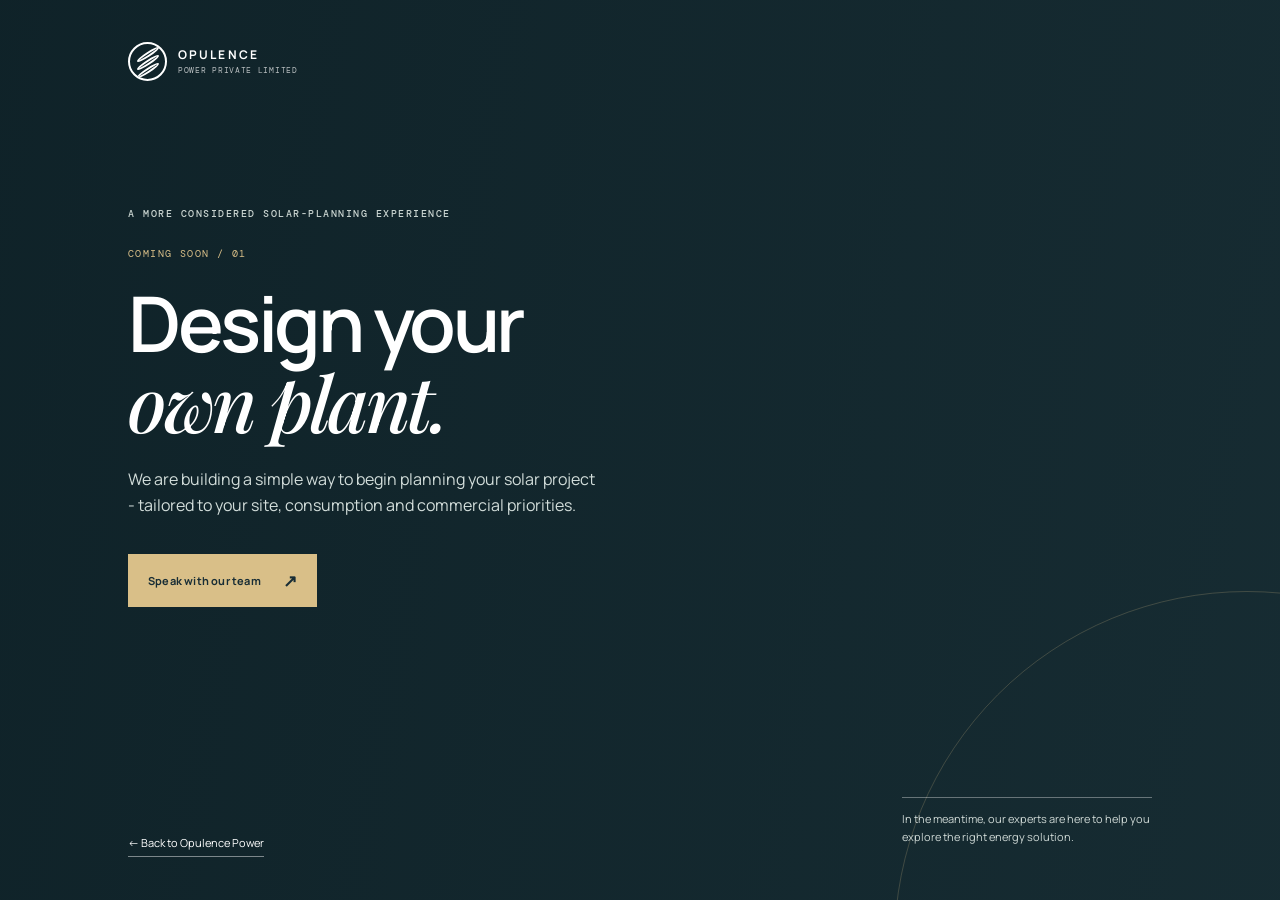
==== design-your-own-plant.html @ dda15ae1 "Initial Opulence Power website" ====
<!doctype html>
<html lang="en"><head><meta charset="UTF-8" /><meta name="viewport" content="width=device-width, initial-scale=1.0" /><meta name="description" content="Design your own solar plant with Opulence Power - coming soon." /><title>Design your own plant | Opulence Power</title><link rel="preconnect" href="https://fonts.googleapis.com" /><link rel="preconnect" href="https://fonts.gstatic.com" crossorigin /><link href="https://fonts.googleapis.com/css2?family=DM+Mono:wght@400;500&family=Manrope:wght@400;500;600;700;800&family=Playfair+Display:wght@500;600&display=swap" rel="stylesheet" /><link rel="stylesheet" href="styles.css" /></head><body class="plant-page"><main class="construction"><a class="brand" href="index.html#home" aria-label="Return to Opulence Power home"><span class="brand-mark" aria-hidden="true"><i></i><i></i><i></i></span><span><b>OPULENCE</b><small>POWER PRIVATE LIMITED</small></span></a><div class="construction-copy"><p class="eyebrow light">A more considered solar-planning experience</p><span class="construction-number">Coming soon / 01</span><h1>Design your<br /><em>own plant.</em></h1><p>We are building a simple way to begin planning your solar project - tailored to your site, consumption and commercial priorities.</p><a class="button button-sand" href="index.html#contact">Speak with our team <span>↗</span></a></div><div class="construction-note"><span></span><p>In the meantime, our experts are here to help you explore the right energy solution.</p></div><a class="construction-back" href="index.html#home">← Back to Opulence Power</a></main></body></html>
---- styles.css ----
:root{--ink:#182d35;--ink-2:#30454b;--cream:#f4f1ea;--paper:#fbfaf7;--sand:#d9bf88;--sage:#92aa82;--line:#d8d7d0;--serif:'Playfair Display',Georgia,serif;--sans:Manrope,Arial,sans-serif;--mono:'DM Mono',monospace}*{box-sizing:border-box}html{scroll-behavior:smooth}body{margin:0;background:var(--paper);color:var(--ink);font-family:var(--sans);font-size:15px;line-height:1.65}.topbar{height:88px;padding:0 clamp(24px,5vw,80px);display:flex;align-items:center;justify-content:space-between;position:absolute;z-index:4;width:100%;color:white}.brand{color:inherit;display:flex;gap:11px;align-items:center;text-decoration:none;line-height:1}.brand b{display:block;letter-spacing:2.1px;font-size:12px}.brand small{display:block;font:8px var(--mono);letter-spacing:.7px;margin-top:4px;opacity:.7}.brand-mark{width:39px;height:39px;border:2px solid currentColor;border-radius:50%;display:grid;place-items:center;position:relative;overflow:hidden}.brand-mark i{position:absolute;width:26px;height:5px;border:2px solid currentColor;border-radius:50%;transform:rotate(-33deg)}.brand-mark i:nth-child(1){top:8px}.brand-mark i:nth-child(2){top:16px}.brand-mark i:nth-child(3){top:24px}.desktop-nav{display:flex;gap:34px}.desktop-nav a,.nav-contact{color:inherit;text-decoration:none;font-size:12px;font-weight:700}.nav-contact{border-bottom:1px solid rgba(255,255,255,.55);padding-bottom:4px}.nav-contact span,.text-link span{margin-left:7px}.menu-toggle{display:none}.hero{min-height:760px;background:linear-gradient(90deg,rgba(12,31,37,.85),rgba(12,31,37,.25)),url('https://images.unsplash.com/photo-1509391366360-2e959784a276?auto=format&fit=crop&w=2200&q=85') center/cover;color:white;padding:190px clamp(24px,10vw,160px) 92px;position:relative}.hero-copy{max-width:760px}.eyebrow{font:500 10px var(--mono);letter-spacing:1.5px;text-transform:uppercase;color:#62787c;margin:0 0 20px}.eyebrow.light{color:#c9d4d0}h1,h2,h3,p{margin-top:0}h1{font-size:clamp(49px,6vw,90px);line-height:1.03;letter-spacing:-3.5px;margin-bottom:27px;font-weight:600}h1 em,h2 em{font-family:var(--serif);font-weight:500}.hero-text{font-size:17px;max-width:530px;color:#e7ebe8;line-height:1.75}.hero-actions{display:flex;align-items:center;gap:31px;margin-top:39px}.button{border:0;display:inline-flex;gap:22px;align-items:center;text-decoration:none;padding:15px 20px;font:700 11px var(--sans);letter-spacing:.2px;cursor:pointer}.button span{font-size:17px}.button-sand{background:var(--sand);color:var(--ink)}.text-link{font-size:11px;font-weight:800;text-decoration:none;color:var(--ink);border-bottom:1px solid var(--ink);padding-bottom:5px}.text-link.light{color:#fff;border-color:rgba(255,255,255,.5)}.hero-side{position:absolute;right:clamp(24px,5vw,80px);top:184px;text-align:right;font:10px var(--mono);letter-spacing:1px}.hero-side p{margin-top:154px;font-family:var(--sans);letter-spacing:0;font-size:11px;line-height:1.8}.hero-bottom{position:absolute;bottom:0;left:clamp(24px,10vw,160px);display:flex;gap:clamp(35px,6vw,100px)}.hero-bottom div{min-width:118px;border-top:1px solid rgba(255,255,255,.4);padding:13px 0 24px}.stat-number{display:block;font-size:25px;font-weight:700;letter-spacing:-1px}.stat-number span{color:var(--sand)}.hero-bottom small{font-size:10px;color:#d4dcda}.page-section{padding:110px clamp(24px,10vw,160px)}.section-label{display:flex;gap:16px;align-items:center;margin-bottom:50px}.section-label span{font:10px var(--mono);color:#899796}.section-label p{margin:0;text-transform:uppercase;letter-spacing:1.4px;font:500 10px var(--mono);color:#718285}.about{position:relative}.about-main{display:grid;grid-template-columns:1.1fr .8fr;gap:80px;padding-left:15.5%}.about h2,.section-heading h2,.models h2,.project-header h2,.contact h2{font-size:clamp(37px,4.2vw,62px);line-height:1.12;letter-spacing:-2.3px;font-weight:600;margin:0}.about-body{padding-top:15px}.about-body p{color:#56686b;font-size:15px;max-width:430px}.about-body .text-link{display:inline-block;margin-top:12px}.about-image{height:430px;margin:83px 0 0 15.5%;background:linear-gradient(90deg,rgba(17,42,47,.45),transparent),url('https://images.unsplash.com/photo-1497440001374-f26997328c1b?auto=format&fit=crop&w=1600&q=85') center/cover;position:relative}.image-caption{position:absolute;left:31px;bottom:27px;color:white}.image-caption span{font:9px var(--mono);letter-spacing:1px;text-transform:uppercase}.image-caption p{font-size:16px;margin:8px 0 0;line-height:1.4}.principles{margin:45px 0 0 15.5%;display:grid;grid-template-columns:repeat(3,1fr);gap:20px}.principles article{border-top:1px solid var(--line);padding:15px 22px 0 0}.principles span{font:10px var(--mono);color:#8a9996}.principles h3{font-size:16px;margin:27px 0 8px}.principles p{font-size:12px;color:#677879;line-height:1.65}.services{background:var(--cream)}.section-heading{margin-left:15.5%;display:grid;grid-template-columns:1.2fr .7fr;gap:55px}.section-heading .eyebrow,.section-heading h2{grid-column:1}.section-heading>p:last-child{grid-column:2;grid-row:2;color:#647373;font-size:13px;align-self:end;max-width:250px}.service-list{margin:70px 0 0 15.5%;border-top:1px solid #c8c8c0}.service-list article{display:grid;grid-template-columns:70px 1fr 38px;gap:20px;padding:25px 0;border-bottom:1px solid #c8c8c0;align-items:start}.service-list span{font:10px var(--mono);color:#869592;padding-top:7px}.service-list h3{font-size:23px;letter-spacing:-.8px;margin:0 0 4px}.service-list p{font-size:12px;color:#667574;margin:0;max-width:520px}.service-list a{font-size:22px;text-decoration:none;color:var(--ink);text-align:right}.process{background:var(--ink);color:#fff;display:grid;grid-template-columns:.82fr 1.18fr;gap:120px}.process-intro h2{font-size:clamp(35px,4vw,60px);line-height:1.1;letter-spacing:-2px;margin-bottom:28px}.process-intro>p:last-child{color:#bfcbc7;font-size:13px;max-width:390px}.process-steps{border-top:1px solid #52656a}.process-steps article{display:grid;grid-template-columns:60px 1fr 1.2fr;gap:18px;border-bottom:1px solid #52656a;padding:22px 0}.process-steps span{font:10px var(--mono);color:var(--sand)}.process-steps h3{font-size:17px;margin:0}.process-steps p{font-size:12px;color:#c2cecb;margin:0}.models-grid{margin-left:15.5%;display:grid;grid-template-columns:.85fr 1.15fr;gap:70px}.models-copy{font-size:13px;color:#687879;max-width:320px;margin-top:30px}.model-cards{display:grid;grid-template-columns:1fr 1fr;gap:16px}.model-card{padding:28px;min-height:310px}.model-card span{font:10px var(--mono);letter-spacing:1px}.model-card h3{font:500 29px var(--serif);line-height:1.2;margin:58px 0 12px}.model-card p{font-size:12px;line-height:1.7}.model-card ul{padding:0;list-style:none;margin:23px 0 0;font-size:10px;line-height:2}.model-card li:before{content:'— ';margin-right:5px}.capex{background:#dbe3dd}.opex{background:#e7e1d5}.projects{background:var(--paper)}.project-header{margin-left:15.5%}.case-grid{display:grid;grid-template-columns:1fr 1fr;gap:20px;margin-top:56px}.case-card{height:390px;padding:29px;display:flex;justify-content:space-between;flex-direction:column;color:#fff;background-size:cover;background-position:center;position:relative;isolation:isolate}.case-card:before{content:'';position:absolute;inset:0;background:linear-gradient(180deg,rgba(10,28,33,.75),rgba(10,28,33,.1) 55%,rgba(10,28,33,.78));z-index:-1}.carport{background-image:url('https://images.unsplash.com/photo-1508514177221-188b1cf16e9d?auto=format&fit=crop&w=1100&q=85')}.rooftop{background-image:url('https://images.unsplash.com/photo-1613665813446-82a78c468a1d?auto=format&fit=crop&w=1100&q=85')}.case-card span{font:10px var(--mono);letter-spacing:1px}.case-card h3{font-size:33px;line-height:1.05;margin:12px 0 7px}.case-card p{font-size:11px;margin:0}.case-number strong{font-size:28px;display:block}.case-number small{font-size:10px;color:#e3e8e5}.portfolio{margin-top:90px;margin-left:15.5%;display:grid;grid-template-columns:.8fr 1.2fr;gap:50px}.portfolio h3{font-size:19px;line-height:1.35;margin:0}.portfolio-list p{border-top:1px solid var(--line);padding:13px 0;margin:0;font-size:13px;font-weight:700;display:flex;justify-content:space-between}.portfolio-list span{font:10px var(--mono);color:#6c7d7d;font-weight:400}.clients{padding-top:65px;padding-bottom:65px;background:#e6e4dc}.client-names{display:flex;justify-content:space-between;align-items:center;gap:30px;color:#677675;font-weight:800;letter-spacing:1.4px}.client-names span:nth-child(2){font-size:30px}.client-names span:nth-child(3){font-size:20px}.client-names span:nth-child(4){font-size:12px;line-height:1.1}.client-names span:nth-child(5){font-size:13px}.contact{background:#243b43;color:#fff;display:grid;grid-template-columns:1fr .8fr;gap:110px}.contact h2{margin-bottom:25px}.contact-copy{font-size:13px;color:#c2cdca;max-width:370px}.contact-email{display:inline-block;color:var(--sand);font-size:16px;font-weight:700;text-decoration:none;border-bottom:1px solid rgba(217,191,136,.5);padding-bottom:8px;margin-top:23px}.contact-email span{margin-left:20px}form{display:grid;gap:20px}label{font:10px var(--mono);letter-spacing:1px;text-transform:uppercase;color:#c9d3cf}input,textarea{display:block;width:100%;background:transparent;border:0;border-bottom:1px solid #61747a;color:white;padding:12px 0;font:14px var(--sans);outline:0}input:focus,textarea:focus{border-color:var(--sand)}textarea{height:92px;resize:vertical}input::placeholder,textarea::placeholder{color:#8a9b9d}.form-feedback{font-size:12px;color:var(--sand);margin:0}footer{background:#172b32;color:#fff;padding:55px clamp(24px,10vw,160px) 30px}.footer-top{display:flex;justify-content:space-between;align-items:start;padding-bottom:52px}.footer-top>p{font-size:12px;line-height:1.8;color:#bbc7c3;margin:0}.back-top{color:#fff;font-size:11px;text-decoration:none;border-bottom:1px solid #75858a}.footer-bottom{border-top:1px solid #3d5258;padding-top:20px;display:grid;grid-template-columns:1fr 2fr 1fr;gap:20px;color:#b2c0bc;font-size:9px}.footer-bottom p{margin:0}.footer-bottom a{color:#fff;text-decoration:none;text-align:right;font-size:10px}@media(max-width:800px){.topbar{height:70px;padding:0 22px}.desktop-nav,.nav-contact{display:none}.menu-toggle{display:block;border:0;background:none;color:#fff;width:35px;padding:8px}.menu-toggle span{display:block;height:1px;background:currentColor;margin:6px 0}.menu-toggle[aria-expanded=true]+*{display:block}.hero{min-height:680px;padding:155px 24px 90px}.hero-side{display:none}.hero-bottom{left:24px;gap:25px}.hero-bottom div{min-width:auto}.stat-number{font-size:19px}.hero-bottom small{font-size:8px}.page-section{padding:75px 24px}.section-label{margin-bottom:35px}.about-main,.section-heading,.models-grid,.contact{margin-left:0;padding-left:0;display:block}.about-main h2{margin-bottom:24px}.about-image{margin:55px 0 0;height:300px}.principles{margin:35px 0 0;grid-template-columns:1fr}.principles article{padding:15px 0}.section-heading>p:last-child{margin-top:25px}.service-list{margin:42px 0 0}.service-list article{grid-template-columns:38px 1fr 25px}.service-list h3{font-size:18px}.process{display:block}.process-intro{margin-bottom:45px}.process-steps article{grid-template-columns:35px 1fr}.process-steps p{grid-column:2}.model-cards{margin-top:42px}.case-grid{grid-template-columns:1fr}.case-card{height:330px}.portfolio{margin:58px 0 0;display:block}.portfolio-list{margin-top:28px}.portfolio-list p{display:block}.portfolio-list span{display:block;margin-top:2px}.client-names{flex-wrap:wrap;justify-content:flex-start}.contact{gap:45px}.contact form{margin-top:45px}.footer-top{display:grid;gap:30px}.footer-bottom{grid-template-columns:1fr;gap:9px}.footer-bottom a{text-align:left}}

/* Navigation and team additions */
.desktop-nav{gap:25px;align-items:center}.desktop-nav a{font-size:11px;white-space:nowrap}.desktop-nav .plant-link{border:1px solid rgba(255,255,255,.45);border-radius:20px;padding:7px 11px}.desktop-nav .plant-link span{margin-left:4px}.team{background:var(--cream)}.team-heading{margin-left:15.5%;display:grid;grid-template-columns:1.15fr .7fr;gap:50px}.team-heading .eyebrow,.team-heading h2{grid-column:1}.team-heading>p:last-child{grid-column:2;grid-row:2;color:#647373;font-size:13px;align-self:end;max-width:265px}.team-grid{margin:64px 0 0 15.5%;display:grid;grid-template-columns:repeat(3,1fr);gap:20px}.team-grid article{border-top:1px solid #c9c9c2;padding-top:18px}.team-initials{width:82px;height:82px;border-radius:50%;display:grid;place-items:center;background:var(--ink-2);color:var(--sand);font:500 21px var(--serif);margin-bottom:28px}.team-role{font:10px var(--mono);color:#728381;letter-spacing:1px;text-transform:uppercase;margin-bottom:5px}.team-grid h3{font-size:19px;letter-spacing:-.5px;margin-bottom:2px}.team-grid article>p:last-child{color:#6c7a79;font-size:12px}.plant-page{background:#1d343b;color:white}.construction{min-height:100vh;padding:42px clamp(24px,10vw,160px);position:relative;overflow:hidden;background:linear-gradient(100deg,rgba(14,33,39,.92),rgba(14,33,39,.44)),url('https://images.unsplash.com/photo-1509391366360-2e959784a276?auto=format&fit=crop&w=2200&q=85') center/cover}.construction:after{content:'';position:absolute;width:55vw;height:55vw;border:1px solid rgba(217,191,136,.22);border-radius:50%;right:-25vw;bottom:-31vw}.construction-copy{position:relative;z-index:1;margin-top:14vh;max-width:650px}.construction-number{font:10px var(--mono);letter-spacing:1.4px;color:var(--sand);text-transform:uppercase}.construction h1{margin:18px 0 23px}.construction-copy>p:not(.eyebrow){max-width:475px;color:#d2ddda;font-size:16px}.construction-copy .button{margin-top:19px}.construction-note{position:absolute;z-index:1;right:clamp(24px,10vw,160px);bottom:43px;max-width:250px;color:#ced8d5;font-size:11px}.construction-note span{display:block;width:100%;height:1px;background:rgba(255,255,255,.35);margin-bottom:12px}.construction-back{position:absolute;z-index:1;bottom:43px;left:clamp(24px,10vw,160px);color:#fff;font-size:11px;text-decoration:none;border-bottom:1px solid rgba(255,255,255,.45);padding-bottom:4px}@media(max-width:1100px){.desktop-nav{gap:16px}.desktop-nav a{font-size:10px}.nav-contact{display:none}}@media(max-width:800px){.team-heading{display:block;margin-left:0}.team-heading>p:last-child{margin-top:25px}.team-grid{margin:42px 0 0;grid-template-columns:1fr}.team-grid article{display:grid;grid-template-columns:92px 1fr;column-gap:15px;align-items:start}.team-initials{grid-row:span 3;margin-bottom:0;width:72px;height:72px}.team-role{margin-top:3px}.team-grid h3{margin:2px 0}.team-grid article>p:last-child{margin:3px 0}.construction{padding:30px 24px}.construction-copy{margin-top:20vh}.construction h1{font-size:54px}.construction-note{position:relative;right:auto;bottom:auto;margin-top:80px}.construction-back{left:24px;bottom:28px}}
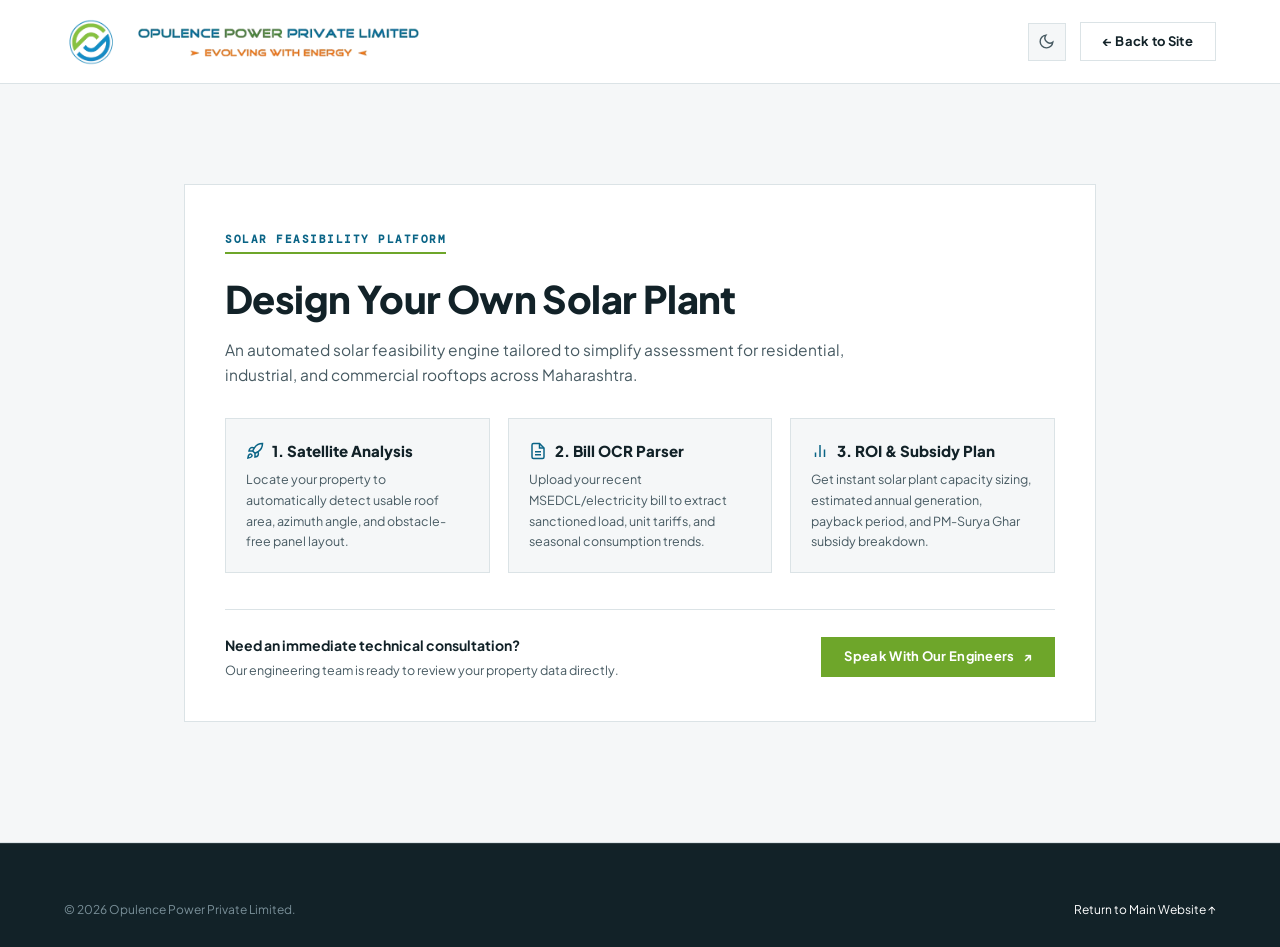
==== commit 486a7152: "Too Much AI slop" ====
--- a/design-your-own-plant.html
+++ b/design-your-own-plant.html
@@ -1,2 +1,102 @@
 <!doctype html>
-<html lang="en"><head><meta charset="UTF-8" /><meta name="viewport" content="width=device-width, initial-scale=1.0" /><meta name="description" content="Design your own solar plant with Opulence Power - coming soon." /><title>Design your own plant | Opulence Power</title><link rel="preconnect" href="https://fonts.googleapis.com" /><link rel="preconnect" href="https://fonts.gstatic.com" crossorigin /><link href="https://fonts.googleapis.com/css2?family=DM+Mono:wght@400;500&family=Manrope:wght@400;500;600;700;800&family=Playfair+Display:wght@500;600&display=swap" rel="stylesheet" /><link rel="stylesheet" href="styles.css" /></head><body class="plant-page"><main class="construction"><a class="brand" href="index.html#home" aria-label="Return to Opulence Power home"><span class="brand-mark" aria-hidden="true"><i></i><i></i><i></i></span><span><b>OPULENCE</b><small>POWER PRIVATE LIMITED</small></span></a><div class="construction-copy"><p class="eyebrow light">A more considered solar-planning experience</p><span class="construction-number">Coming soon / 01</span><h1>Design your<br /><em>own plant.</em></h1><p>We are building a simple way to begin planning your solar project - tailored to your site, consumption and commercial priorities.</p><a class="button button-sand" href="index.html#contact">Speak with our team <span>↗</span></a></div><div class="construction-note"><span></span><p>In the meantime, our experts are here to help you explore the right energy solution.</p></div><a class="construction-back" href="index.html#home">← Back to Opulence Power</a></main></body></html>
+<html lang="en" data-theme="light">
+  <head>
+    <meta charset="UTF-8" />
+    <meta name="viewport" content="width=device-width, initial-scale=1.0" />
+    <meta name="description" content="Design your own solar plant with Opulence Power - AI rooftop satellite feasibility and electricity bill analysis." />
+    <title>Design Your Own Plant | Opulence Power</title>
+    <link rel="preconnect" href="https://fonts.googleapis.com" />
+    <link rel="preconnect" href="https://fonts.gstatic.com" crossorigin />
+    <link href="https://fonts.googleapis.com/css2?family=DM+Mono:wght@400;500;700&family=Plus+Jakarta+Sans:wght@400;500;600;700;800&family=Manrope:wght@500;600;700&display=swap" rel="stylesheet" />
+    <link rel="stylesheet" href="styles.css" />
+  </head>
+  <body class="plant-page-body">
+    <!-- Top Navigation Bar -->
+    <header class="topbar">
+      <div class="container">
+        <!-- Authentic Brand Identity -->
+        <a class="brand-link" href="index.html#home" aria-label="Return to Opulence Power Home">
+          <img src="assets/OpulenceLogo.png" alt="Opulence Power Emblem" class="brand-emblem-img" />
+          <img src="assets/opulenceBrandName.png" alt="Opulence Power Private Limited - Evolving with Energy" class="brand-text-img" />
+        </a>
+
+        <!-- Navigation stripped to Back to Site and Theme Toggle only -->
+        <div class="nav-actions">
+          <button id="theme-toggle" class="theme-toggle-btn" aria-label="Toggle light or dark theme" title="Toggle theme">
+            <svg class="sun-icon" viewBox="0 0 24 24" aria-hidden="true">
+              <circle cx="12" cy="12" r="5"></circle>
+              <line x1="12" y1="1" x2="12" y2="3"></line>
+              <line x1="12" y1="21" x2="12" y2="23"></line>
+              <line x1="4.22" y1="4.22" x2="5.64" y2="5.64"></line>
+              <line x1="18.36" y1="18.36" x2="19.78" y2="19.78"></line>
+              <line x1="1" y1="12" x2="3" y2="12"></line>
+              <line x1="21" y1="12" x2="23" y2="12"></line>
+              <line x1="4.22" y1="19.78" x2="5.64" y2="18.36"></line>
+              <line x1="18.36" y1="5.64" x2="19.78" y2="4.22"></line>
+            </svg>
+            <svg class="moon-icon" viewBox="0 0 24 24" aria-hidden="true">
+              <path d="M21 12.79A9 9 0 1 1 11.21 3 7 7 0 0 0 21 12.79z"></path>
+            </svg>
+          </button>
+          <a href="index.html" class="btn btn-outline">← Back to Site</a>
+        </div>
+      </div>
+    </header>
+
+    <main class="section">
+      <div class="container" style="max-width: 960px;">
+        <div class="plant-hero-card">
+          <span class="section-badge">Solar Feasibility Platform</span>
+          <h1 class="section-title" style="margin-top: 10px;">Design Your Own Solar Plant</h1>
+          <p class="section-subtitle">
+            An automated solar feasibility engine tailored to simplify assessment for residential, industrial, and commercial rooftops across Maharashtra.
+          </p>
+
+          <div class="plant-steps-grid">
+            <div class="plant-step-box">
+              <h3>
+                <svg width="18" height="18" viewBox="0 0 24 24" fill="none" stroke="currentColor" stroke-width="2" style="color: var(--brand-teal);"><path d="M4.5 16.5c-1.5 1.26-2 5-2 5s3.74-.5 5-2c.71-.84.7-2.13-.09-2.91a2.18 2.18 0 0 0-2.91-.09z"></path><path d="m12 15-3-3a22 22 0 0 1 2-3.95A12.88 12.88 0 0 1 22 2c0 2.72-.78 7.5-6 11a22.35 22.35 0 0 1-4 2z"></path><path d="M9 12H4s.55-3.03 2-4c1.62-1.08 5 0 5 0"></path><path d="M12 15v5s3.03-.55 4-2c1.08-1.62 0-5 0-5"></path></svg>
+                1. Satellite Analysis
+              </h3>
+              <p>Locate your property to automatically detect usable roof area, azimuth angle, and obstacle-free panel layout.</p>
+            </div>
+            <div class="plant-step-box">
+              <h3>
+                <svg width="18" height="18" viewBox="0 0 24 24" fill="none" stroke="currentColor" stroke-width="2" style="color: var(--brand-teal);"><path d="M14 2H6a2 2 0 0 0-2 2v16a2 2 0 0 0 2 2h12a2 2 0 0 0 2-2V8z"></path><polyline points="14 2 14 8 20 8"></polyline><line x1="16" y1="13" x2="8" y2="13"></line><line x1="16" y1="17" x2="8" y2="17"></line></svg>
+                2. Bill OCR Parser
+              </h3>
+              <p>Upload your recent MSEDCL/electricity bill to extract sanctioned load, unit tariffs, and seasonal consumption trends.</p>
+            </div>
+            <div class="plant-step-box">
+              <h3>
+                <svg width="18" height="18" viewBox="0 0 24 24" fill="none" stroke="currentColor" stroke-width="2" style="color: var(--brand-teal);"><line x1="18" y1="20" x2="18" y2="10"></line><line x1="12" y1="20" x2="12" y2="4"></line><line x1="6" y1="20" x2="6" y2="14"></line></svg>
+                3. ROI & Subsidy Plan
+              </h3>
+              <p>Get instant solar plant capacity sizing, estimated annual generation, payback period, and PM-Surya Ghar subsidy breakdown.</p>
+            </div>
+          </div>
+
+          <div style="margin-top: 36px; padding-top: 24px; border-top: 1px solid var(--border-color); display: flex; flex-wrap: wrap; justify-content: space-between; align-items: center; gap: 20px;">
+            <div>
+              <h4 style="font-size: 14px; font-weight: 700; margin-bottom: 3px;">Need an immediate technical consultation?</h4>
+              <p style="font-size: 12.5px; color: var(--text-secondary);">Our engineering team is ready to review your property data directly.</p>
+            </div>
+            <a href="index.html#contact" class="btn btn-primary">Speak With Our Engineers <span>↗</span></a>
+          </div>
+        </div>
+      </div>
+    </main>
+
+    <!-- Footer -->
+    <footer class="footer">
+      <div class="container">
+        <div class="footer-bottom" style="padding-top: 0; border: none;">
+          <p>© <span id="year"></span> Opulence Power Private Limited.</p>
+          <a href="index.html" style="color: #ffffff; text-decoration: none; font-size: 12px;">Return to Main Website ↑</a>
+        </div>
+      </div>
+    </footer>
+
+    <script src="script.js"></script>
+  </body>
+</html>
--- a/styles.css
+++ b/styles.css
@@ -1,4 +1,1449 @@
-:root{--ink:#182d35;--ink-2:#30454b;--cream:#f4f1ea;--paper:#fbfaf7;--sand:#d9bf88;--sage:#92aa82;--line:#d8d7d0;--serif:'Playfair Display',Georgia,serif;--sans:Manrope,Arial,sans-serif;--mono:'DM Mono',monospace}*{box-sizing:border-box}html{scroll-behavior:smooth}body{margin:0;background:var(--paper);color:var(--ink);font-family:var(--sans);font-size:15px;line-height:1.65}.topbar{height:88px;padding:0 clamp(24px,5vw,80px);display:flex;align-items:center;justify-content:space-between;position:absolute;z-index:4;width:100%;color:white}.brand{color:inherit;display:flex;gap:11px;align-items:center;text-decoration:none;line-height:1}.brand b{display:block;letter-spacing:2.1px;font-size:12px}.brand small{display:block;font:8px var(--mono);letter-spacing:.7px;margin-top:4px;opacity:.7}.brand-mark{width:39px;height:39px;border:2px solid currentColor;border-radius:50%;display:grid;place-items:center;position:relative;overflow:hidden}.brand-mark i{position:absolute;width:26px;height:5px;border:2px solid currentColor;border-radius:50%;transform:rotate(-33deg)}.brand-mark i:nth-child(1){top:8px}.brand-mark i:nth-child(2){top:16px}.brand-mark i:nth-child(3){top:24px}.desktop-nav{display:flex;gap:34px}.desktop-nav a,.nav-contact{color:inherit;text-decoration:none;font-size:12px;font-weight:700}.nav-contact{border-bottom:1px solid rgba(255,255,255,.55);padding-bottom:4px}.nav-contact span,.text-link span{margin-left:7px}.menu-toggle{display:none}.hero{min-height:760px;background:linear-gradient(90deg,rgba(12,31,37,.85),rgba(12,31,37,.25)),url('https://images.unsplash.com/photo-1509391366360-2e959784a276?auto=format&fit=crop&w=2200&q=85') center/cover;color:white;padding:190px clamp(24px,10vw,160px) 92px;position:relative}.hero-copy{max-width:760px}.eyebrow{font:500 10px var(--mono);letter-spacing:1.5px;text-transform:uppercase;color:#62787c;margin:0 0 20px}.eyebrow.light{color:#c9d4d0}h1,h2,h3,p{margin-top:0}h1{font-size:clamp(49px,6vw,90px);line-height:1.03;letter-spacing:-3.5px;margin-bottom:27px;font-weight:600}h1 em,h2 em{font-family:var(--serif);font-weight:500}.hero-text{font-size:17px;max-width:530px;color:#e7ebe8;line-height:1.75}.hero-actions{display:flex;align-items:center;gap:31px;margin-top:39px}.button{border:0;display:inline-flex;gap:22px;align-items:center;text-decoration:none;padding:15px 20px;font:700 11px var(--sans);letter-spacing:.2px;cursor:pointer}.button span{font-size:17px}.button-sand{background:var(--sand);color:var(--ink)}.text-link{font-size:11px;font-weight:800;text-decoration:none;color:var(--ink);border-bottom:1px solid var(--ink);padding-bottom:5px}.text-link.light{color:#fff;border-color:rgba(255,255,255,.5)}.hero-side{position:absolute;right:clamp(24px,5vw,80px);top:184px;text-align:right;font:10px var(--mono);letter-spacing:1px}.hero-side p{margin-top:154px;font-family:var(--sans);letter-spacing:0;font-size:11px;line-height:1.8}.hero-bottom{position:absolute;bottom:0;left:clamp(24px,10vw,160px);display:flex;gap:clamp(35px,6vw,100px)}.hero-bottom div{min-width:118px;border-top:1px solid rgba(255,255,255,.4);padding:13px 0 24px}.stat-number{display:block;font-size:25px;font-weight:700;letter-spacing:-1px}.stat-number span{color:var(--sand)}.hero-bottom small{font-size:10px;color:#d4dcda}.page-section{padding:110px clamp(24px,10vw,160px)}.section-label{display:flex;gap:16px;align-items:center;margin-bottom:50px}.section-label span{font:10px var(--mono);color:#899796}.section-label p{margin:0;text-transform:uppercase;letter-spacing:1.4px;font:500 10px var(--mono);color:#718285}.about{position:relative}.about-main{display:grid;grid-template-columns:1.1fr .8fr;gap:80px;padding-left:15.5%}.about h2,.section-heading h2,.models h2,.project-header h2,.contact h2{font-size:clamp(37px,4.2vw,62px);line-height:1.12;letter-spacing:-2.3px;font-weight:600;margin:0}.about-body{padding-top:15px}.about-body p{color:#56686b;font-size:15px;max-width:430px}.about-body .text-link{display:inline-block;margin-top:12px}.about-image{height:430px;margin:83px 0 0 15.5%;background:linear-gradient(90deg,rgba(17,42,47,.45),transparent),url('https://images.unsplash.com/photo-1497440001374-f26997328c1b?auto=format&fit=crop&w=1600&q=85') center/cover;position:relative}.image-caption{position:absolute;left:31px;bottom:27px;color:white}.image-caption span{font:9px var(--mono);letter-spacing:1px;text-transform:uppercase}.image-caption p{font-size:16px;margin:8px 0 0;line-height:1.4}.principles{margin:45px 0 0 15.5%;display:grid;grid-template-columns:repeat(3,1fr);gap:20px}.principles article{border-top:1px solid var(--line);padding:15px 22px 0 0}.principles span{font:10px var(--mono);color:#8a9996}.principles h3{font-size:16px;margin:27px 0 8px}.principles p{font-size:12px;color:#677879;line-height:1.65}.services{background:var(--cream)}.section-heading{margin-left:15.5%;display:grid;grid-template-columns:1.2fr .7fr;gap:55px}.section-heading .eyebrow,.section-heading h2{grid-column:1}.section-heading>p:last-child{grid-column:2;grid-row:2;color:#647373;font-size:13px;align-self:end;max-width:250px}.service-list{margin:70px 0 0 15.5%;border-top:1px solid #c8c8c0}.service-list article{display:grid;grid-template-columns:70px 1fr 38px;gap:20px;padding:25px 0;border-bottom:1px solid #c8c8c0;align-items:start}.service-list span{font:10px var(--mono);color:#869592;padding-top:7px}.service-list h3{font-size:23px;letter-spacing:-.8px;margin:0 0 4px}.service-list p{font-size:12px;color:#667574;margin:0;max-width:520px}.service-list a{font-size:22px;text-decoration:none;color:var(--ink);text-align:right}.process{background:var(--ink);color:#fff;display:grid;grid-template-columns:.82fr 1.18fr;gap:120px}.process-intro h2{font-size:clamp(35px,4vw,60px);line-height:1.1;letter-spacing:-2px;margin-bottom:28px}.process-intro>p:last-child{color:#bfcbc7;font-size:13px;max-width:390px}.process-steps{border-top:1px solid #52656a}.process-steps article{display:grid;grid-template-columns:60px 1fr 1.2fr;gap:18px;border-bottom:1px solid #52656a;padding:22px 0}.process-steps span{font:10px var(--mono);color:var(--sand)}.process-steps h3{font-size:17px;margin:0}.process-steps p{font-size:12px;color:#c2cecb;margin:0}.models-grid{margin-left:15.5%;display:grid;grid-template-columns:.85fr 1.15fr;gap:70px}.models-copy{font-size:13px;color:#687879;max-width:320px;margin-top:30px}.model-cards{display:grid;grid-template-columns:1fr 1fr;gap:16px}.model-card{padding:28px;min-height:310px}.model-card span{font:10px var(--mono);letter-spacing:1px}.model-card h3{font:500 29px var(--serif);line-height:1.2;margin:58px 0 12px}.model-card p{font-size:12px;line-height:1.7}.model-card ul{padding:0;list-style:none;margin:23px 0 0;font-size:10px;line-height:2}.model-card li:before{content:'— ';margin-right:5px}.capex{background:#dbe3dd}.opex{background:#e7e1d5}.projects{background:var(--paper)}.project-header{margin-left:15.5%}.case-grid{display:grid;grid-template-columns:1fr 1fr;gap:20px;margin-top:56px}.case-card{height:390px;padding:29px;display:flex;justify-content:space-between;flex-direction:column;color:#fff;background-size:cover;background-position:center;position:relative;isolation:isolate}.case-card:before{content:'';position:absolute;inset:0;background:linear-gradient(180deg,rgba(10,28,33,.75),rgba(10,28,33,.1) 55%,rgba(10,28,33,.78));z-index:-1}.carport{background-image:url('https://images.unsplash.com/photo-1508514177221-188b1cf16e9d?auto=format&fit=crop&w=1100&q=85')}.rooftop{background-image:url('https://images.unsplash.com/photo-1613665813446-82a78c468a1d?auto=format&fit=crop&w=1100&q=85')}.case-card span{font:10px var(--mono);letter-spacing:1px}.case-card h3{font-size:33px;line-height:1.05;margin:12px 0 7px}.case-card p{font-size:11px;margin:0}.case-number strong{font-size:28px;display:block}.case-number small{font-size:10px;color:#e3e8e5}.portfolio{margin-top:90px;margin-left:15.5%;display:grid;grid-template-columns:.8fr 1.2fr;gap:50px}.portfolio h3{font-size:19px;line-height:1.35;margin:0}.portfolio-list p{border-top:1px solid var(--line);padding:13px 0;margin:0;font-size:13px;font-weight:700;display:flex;justify-content:space-between}.portfolio-list span{font:10px var(--mono);color:#6c7d7d;font-weight:400}.clients{padding-top:65px;padding-bottom:65px;background:#e6e4dc}.client-names{display:flex;justify-content:space-between;align-items:center;gap:30px;color:#677675;font-weight:800;letter-spacing:1.4px}.client-names span:nth-child(2){font-size:30px}.client-names span:nth-child(3){font-size:20px}.client-names span:nth-child(4){font-size:12px;line-height:1.1}.client-names span:nth-child(5){font-size:13px}.contact{background:#243b43;color:#fff;display:grid;grid-template-columns:1fr .8fr;gap:110px}.contact h2{margin-bottom:25px}.contact-copy{font-size:13px;color:#c2cdca;max-width:370px}.contact-email{display:inline-block;color:var(--sand);font-size:16px;font-weight:700;text-decoration:none;border-bottom:1px solid rgba(217,191,136,.5);padding-bottom:8px;margin-top:23px}.contact-email span{margin-left:20px}form{display:grid;gap:20px}label{font:10px var(--mono);letter-spacing:1px;text-transform:uppercase;color:#c9d3cf}input,textarea{display:block;width:100%;background:transparent;border:0;border-bottom:1px solid #61747a;color:white;padding:12px 0;font:14px var(--sans);outline:0}input:focus,textarea:focus{border-color:var(--sand)}textarea{height:92px;resize:vertical}input::placeholder,textarea::placeholder{color:#8a9b9d}.form-feedback{font-size:12px;color:var(--sand);margin:0}footer{background:#172b32;color:#fff;padding:55px clamp(24px,10vw,160px) 30px}.footer-top{display:flex;justify-content:space-between;align-items:start;padding-bottom:52px}.footer-top>p{font-size:12px;line-height:1.8;color:#bbc7c3;margin:0}.back-top{color:#fff;font-size:11px;text-decoration:none;border-bottom:1px solid #75858a}.footer-bottom{border-top:1px solid #3d5258;padding-top:20px;display:grid;grid-template-columns:1fr 2fr 1fr;gap:20px;color:#b2c0bc;font-size:9px}.footer-bottom p{margin:0}.footer-bottom a{color:#fff;text-decoration:none;text-align:right;font-size:10px}@media(max-width:800px){.topbar{height:70px;padding:0 22px}.desktop-nav,.nav-contact{display:none}.menu-toggle{display:block;border:0;background:none;color:#fff;width:35px;padding:8px}.menu-toggle span{display:block;height:1px;background:currentColor;margin:6px 0}.menu-toggle[aria-expanded=true]+*{display:block}.hero{min-height:680px;padding:155px 24px 90px}.hero-side{display:none}.hero-bottom{left:24px;gap:25px}.hero-bottom div{min-width:auto}.stat-number{font-size:19px}.hero-bottom small{font-size:8px}.page-section{padding:75px 24px}.section-label{margin-bottom:35px}.about-main,.section-heading,.models-grid,.contact{margin-left:0;padding-left:0;display:block}.about-main h2{margin-bottom:24px}.about-image{margin:55px 0 0;height:300px}.principles{margin:35px 0 0;grid-template-columns:1fr}.principles article{padding:15px 0}.section-heading>p:last-child{margin-top:25px}.service-list{margin:42px 0 0}.service-list article{grid-template-columns:38px 1fr 25px}.service-list h3{font-size:18px}.process{display:block}.process-intro{margin-bottom:45px}.process-steps article{grid-template-columns:35px 1fr}.process-steps p{grid-column:2}.model-cards{margin-top:42px}.case-grid{grid-template-columns:1fr}.case-card{height:330px}.portfolio{margin:58px 0 0;display:block}.portfolio-list{margin-top:28px}.portfolio-list p{display:block}.portfolio-list span{display:block;margin-top:2px}.client-names{flex-wrap:wrap;justify-content:flex-start}.contact{gap:45px}.contact form{margin-top:45px}.footer-top{display:grid;gap:30px}.footer-bottom{grid-template-columns:1fr;gap:9px}.footer-bottom a{text-align:left}}
-
-/* Navigation and team additions */
-.desktop-nav{gap:25px;align-items:center}.desktop-nav a{font-size:11px;white-space:nowrap}.desktop-nav .plant-link{border:1px solid rgba(255,255,255,.45);border-radius:20px;padding:7px 11px}.desktop-nav .plant-link span{margin-left:4px}.team{background:var(--cream)}.team-heading{margin-left:15.5%;display:grid;grid-template-columns:1.15fr .7fr;gap:50px}.team-heading .eyebrow,.team-heading h2{grid-column:1}.team-heading>p:last-child{grid-column:2;grid-row:2;color:#647373;font-size:13px;align-self:end;max-width:265px}.team-grid{margin:64px 0 0 15.5%;display:grid;grid-template-columns:repeat(3,1fr);gap:20px}.team-grid article{border-top:1px solid #c9c9c2;padding-top:18px}.team-initials{width:82px;height:82px;border-radius:50%;display:grid;place-items:center;background:var(--ink-2);color:var(--sand);font:500 21px var(--serif);margin-bottom:28px}.team-role{font:10px var(--mono);color:#728381;letter-spacing:1px;text-transform:uppercase;margin-bottom:5px}.team-grid h3{font-size:19px;letter-spacing:-.5px;margin-bottom:2px}.team-grid article>p:last-child{color:#6c7a79;font-size:12px}.plant-page{background:#1d343b;color:white}.construction{min-height:100vh;padding:42px clamp(24px,10vw,160px);position:relative;overflow:hidden;background:linear-gradient(100deg,rgba(14,33,39,.92),rgba(14,33,39,.44)),url('https://images.unsplash.com/photo-1509391366360-2e959784a276?auto=format&fit=crop&w=2200&q=85') center/cover}.construction:after{content:'';position:absolute;width:55vw;height:55vw;border:1px solid rgba(217,191,136,.22);border-radius:50%;right:-25vw;bottom:-31vw}.construction-copy{position:relative;z-index:1;margin-top:14vh;max-width:650px}.construction-number{font:10px var(--mono);letter-spacing:1.4px;color:var(--sand);text-transform:uppercase}.construction h1{margin:18px 0 23px}.construction-copy>p:not(.eyebrow){max-width:475px;color:#d2ddda;font-size:16px}.construction-copy .button{margin-top:19px}.construction-note{position:absolute;z-index:1;right:clamp(24px,10vw,160px);bottom:43px;max-width:250px;color:#ced8d5;font-size:11px}.construction-note span{display:block;width:100%;height:1px;background:rgba(255,255,255,.35);margin-bottom:12px}.construction-back{position:absolute;z-index:1;bottom:43px;left:clamp(24px,10vw,160px);color:#fff;font-size:11px;text-decoration:none;border-bottom:1px solid rgba(255,255,255,.45);padding-bottom:4px}@media(max-width:1100px){.desktop-nav{gap:16px}.desktop-nav a{font-size:10px}.nav-contact{display:none}}@media(max-width:800px){.team-heading{display:block;margin-left:0}.team-heading>p:last-child{margin-top:25px}.team-grid{margin:42px 0 0;grid-template-columns:1fr}.team-grid article{display:grid;grid-template-columns:92px 1fr;column-gap:15px;align-items:start}.team-initials{grid-row:span 3;margin-bottom:0;width:72px;height:72px}.team-role{margin-top:3px}.team-grid h3{margin:2px 0}.team-grid article>p:last-child{margin:3px 0}.construction{padding:30px 24px}.construction-copy{margin-top:20vh}.construction h1{font-size:54px}.construction-note{position:relative;right:auto;bottom:auto;margin-top:80px}.construction-back{left:24px;bottom:28px}}
+/* ==========================================================================
+   OPULENCE POWER PRIVATE LIMITED - OFFICIAL ENGINEERING STYLESHEET
+   Architectural Sharp-Edge Layout, Authentic Brand Palette & Precision Grid
+   ========================================================================== */
+
+:root {
+  /* Authentic Brand Colors extracted directly from Sponsor Letterhead */
+  --brand-teal: #0a6486;
+  --brand-teal-hover: #074e68;
+  --brand-green: #6ea62a;
+  --brand-green-hover: #5b8c20;
+  --brand-orange: #f26522;
+  --brand-dark: #122228;
+  
+  /* Light Theme (Crisp Architectural Engineering) */
+  --bg-primary: #ffffff;
+  --bg-secondary: #f5f7f8;
+  --bg-tertiary: #ebf0f2;
+  --bg-card: #ffffff;
+  --bg-card-hover: #f9fbfc;
+  --bg-header: rgba(255, 255, 255, 0.95);
+
+  --text-primary: #122228;
+  --text-secondary: #475a62;
+  --text-muted: #6e828a;
+  --text-on-dark: #ffffff;
+
+  --border-color: #dbe3e6;
+  --border-subtle: #edf2f4;
+  --border-focus: #0a6486;
+
+  --shadow-sm: none;
+  --shadow-md: 0 4px 16px rgba(18, 34, 40, 0.06);
+  --shadow-lg: 0 8px 28px rgba(18, 34, 40, 0.09);
+
+  /* Sharp Geometric Architecture - No Rounded Corners */
+  --card-radius: 0px;
+  --btn-radius: 0px;
+  --badge-radius: 0px;
+  
+  /* Typography */
+  --font-main: 'Plus Jakarta Sans', 'Manrope', -apple-system, BlinkMacSystemFont, sans-serif;
+  --font-mono: 'DM Mono', monospace;
+  --container-max: 1200px;
+}
+
+/* Dark Theme (Deep Industrial Midnight Slate) */
+[data-theme="dark"] {
+  --bg-primary: #0c181d;
+  --bg-secondary: #122228;
+  --bg-tertiary: #172a32;
+  --bg-card: #13252c;
+  --bg-card-hover: #182e37;
+  --bg-header: rgba(12, 24, 29, 0.95);
+
+  --text-primary: #f0f4f6;
+  --text-secondary: #a3b6be;
+  --text-muted: #738992;
+  --text-on-dark: #ffffff;
+
+  --border-color: #233a43;
+  --border-subtle: #192c34;
+  --border-focus: #6ea62a;
+
+  --shadow-sm: none;
+  --shadow-md: 0 4px 16px rgba(0, 0, 0, 0.3);
+  --shadow-lg: 0 8px 28px rgba(0, 0, 0, 0.45);
+}
+
+/* Base Reset & Precision Layout */
+* {
+  box-sizing: border-box;
+  margin: 0;
+  padding: 0;
+  border-radius: 0 !important; /* Enforce crisp, professional sharp edges */
+}
+
+html {
+  scroll-behavior: smooth;
+  scroll-padding-top: 86px;
+}
+
+body {
+  font-family: var(--font-main);
+  background-color: var(--bg-primary);
+  color: var(--text-primary);
+  font-size: 15px;
+  line-height: 1.65;
+  transition: background-color 0.25s ease, color 0.25s ease;
+  -webkit-font-smoothing: antialiased;
+}
+
+/* Container & Sections */
+.container {
+  max-width: var(--container-max);
+  margin-left: auto;
+  margin-right: auto;
+  padding-left: 24px;
+  padding-right: 24px;
+  width: 100%;
+}
+
+.section {
+  padding: 88px 0;
+  position: relative;
+  border-bottom: 1px solid var(--border-color);
+}
+
+.section-alt {
+  background-color: var(--bg-secondary);
+}
+
+.section-dark {
+  background-color: var(--brand-dark);
+  color: #ffffff;
+}
+
+/* Section Headers */
+.section-header {
+  margin-bottom: 48px;
+}
+
+.section-header.centered {
+  text-align: center;
+  max-width: 760px;
+  margin-left: auto;
+  margin-right: auto;
+}
+
+.section-badge {
+  display: inline-block;
+  font-family: var(--font-mono);
+  font-size: 11px;
+  font-weight: 700;
+  letter-spacing: 1.5px;
+  text-transform: uppercase;
+  color: var(--brand-teal);
+  background: transparent;
+  padding: 4px 0;
+  margin-bottom: 12px;
+  border-bottom: 2px solid var(--brand-green);
+}
+
+[data-theme="dark"] .section-badge {
+  color: #38bdf8;
+  border-bottom-color: var(--brand-green);
+}
+
+.section-title {
+  font-size: clamp(28px, 3.5vw, 38px);
+  font-weight: 800;
+  line-height: 1.22;
+  letter-spacing: -0.6px;
+  color: var(--text-primary);
+  margin-bottom: 14px;
+}
+
+.section-dark .section-title {
+  color: #ffffff;
+}
+
+.section-subtitle {
+  font-size: 15.5px;
+  color: var(--text-secondary);
+  max-width: 660px;
+  line-height: 1.65;
+}
+
+.section-dark .section-subtitle {
+  color: #a9bcc4;
+}
+
+/* ==========================================================================
+   TOPBAR & NAVIGATION
+   ========================================================================== */
+.topbar {
+  position: fixed;
+  top: 0;
+  left: 0;
+  right: 0;
+  height: 84px;
+  z-index: 100;
+  background-color: var(--bg-header);
+  backdrop-filter: blur(10px);
+  border-bottom: 1px solid var(--border-color);
+  transition: all 0.25s ease;
+  display: flex;
+  align-items: center;
+}
+
+.topbar .container {
+  display: flex;
+  align-items: center;
+  justify-content: space-between;
+}
+
+/* Brand Link & Authentic Letterhead Logo */
+.brand-link {
+  display: flex;
+  align-items: center;
+  gap: 14px;
+  text-decoration: none;
+}
+
+.brand-emblem-img {
+  height: 48px;
+  width: auto;
+  display: block;
+  flex-shrink: 0;
+}
+
+.brand-text-img {
+  height: 38px;
+  width: auto;
+  display: block;
+}
+
+
+.desktop-nav {
+  display: flex;
+  align-items: center;
+  gap: 26px;
+}
+
+.desktop-nav a {
+  text-decoration: none;
+  font-size: 13px;
+  font-weight: 700;
+  letter-spacing: 0.2px;
+  color: var(--text-secondary);
+  transition: color 0.2s ease;
+  padding: 6px 0;
+}
+
+.desktop-nav a:hover,
+.desktop-nav a.active {
+  color: var(--brand-teal);
+  border-bottom: 2px solid var(--brand-teal);
+}
+
+[data-theme="dark"] .desktop-nav a:hover,
+[data-theme="dark"] .desktop-nav a.active {
+  color: #38bdf8;
+  border-bottom-color: var(--brand-green);
+}
+
+.nav-actions {
+  display: flex;
+  align-items: center;
+  gap: 14px;
+}
+
+/* Theme Toggle Button - Sharp Minimalist Vector */
+.theme-toggle-btn {
+  background: var(--bg-secondary);
+  border: 1px solid var(--border-color);
+  color: var(--text-secondary);
+  width: 38px;
+  height: 38px;
+  display: inline-flex;
+  align-items: center;
+  justify-content: center;
+  cursor: pointer;
+  transition: all 0.2s ease;
+}
+
+.theme-toggle-btn:hover {
+  background: var(--bg-tertiary);
+  color: var(--text-primary);
+  border-color: var(--border-focus);
+}
+
+.theme-toggle-btn svg {
+  width: 17px;
+  height: 17px;
+  stroke: currentColor;
+  fill: none;
+  stroke-width: 2;
+  stroke-linecap: square;
+  stroke-linejoin: miter;
+}
+
+.theme-toggle-btn .sun-icon {
+  display: none;
+}
+.theme-toggle-btn .moon-icon {
+  display: block;
+}
+
+[data-theme="dark"] .theme-toggle-btn .sun-icon {
+  display: block;
+}
+[data-theme="dark"] .theme-toggle-btn .moon-icon {
+  display: none;
+}
+
+/* Buttons - Sharp Engineering Cut */
+.btn {
+  display: inline-flex;
+  align-items: center;
+  justify-content: center;
+  gap: 8px;
+  padding: 11px 22px;
+  font-size: 13px;
+  font-weight: 700;
+  letter-spacing: 0.3px;
+  text-decoration: none;
+  transition: all 0.2s ease;
+  cursor: pointer;
+  border: 1px solid transparent;
+  line-height: 1.2;
+}
+
+.btn-primary {
+  background: var(--brand-green);
+  color: #ffffff;
+  border-color: var(--brand-green);
+}
+
+.btn-primary:hover {
+  background: var(--brand-green-hover);
+  border-color: var(--brand-green-hover);
+}
+
+.btn-blue {
+  background: var(--brand-teal);
+  color: #ffffff;
+  border-color: var(--brand-teal);
+}
+
+.btn-blue:hover {
+  background: var(--brand-teal-hover);
+  border-color: var(--brand-teal-hover);
+}
+
+.btn-outline {
+  background: transparent;
+  color: var(--text-primary);
+  border: 1px solid var(--border-color);
+}
+
+.btn-outline:hover {
+  border-color: var(--brand-teal);
+  color: var(--brand-teal);
+  background: var(--bg-secondary);
+}
+
+.btn-plant {
+  background: transparent;
+  border: none;
+  color: inherit;
+  padding: 6px 0;
+  font-size: 13px;
+  font-weight: 700;
+}
+
+/* Mobile Toggle */
+.menu-toggle {
+  display: none;
+  background: transparent;
+  border: 1px solid var(--border-color);
+  cursor: pointer;
+  padding: 7px;
+  color: var(--text-primary);
+}
+
+.menu-toggle svg {
+  width: 22px;
+  height: 22px;
+}
+
+/* ==========================================================================
+   HERO SECTION
+   ========================================================================== */
+.hero-section {
+  padding-top: 130px;
+  padding-bottom: 60px;
+  background: var(--bg-primary);
+  border-bottom: 1px solid var(--border-color);
+}
+
+.hero-grid {
+  display: grid;
+  grid-template-columns: 1.15fr 0.85fr;
+  gap: 52px;
+  align-items: center;
+}
+
+.hero-content {
+  max-width: 620px;
+}
+
+.hero-tag {
+  display: inline-block;
+  font-family: var(--font-mono);
+  font-size: 11px;
+  font-weight: 700;
+  text-transform: uppercase;
+  letter-spacing: 1.4px;
+  color: var(--brand-teal);
+  background: var(--bg-secondary);
+  border-left: 3px solid var(--brand-teal);
+  padding: 4px 10px;
+  margin-bottom: 18px;
+}
+
+[data-theme="dark"] .hero-tag {
+  color: #38bdf8;
+  border-left-color: var(--brand-green);
+}
+
+.hero-title {
+  font-size: clamp(32px, 4.2vw, 48px);
+  font-weight: 800;
+  line-height: 1.14;
+  letter-spacing: -0.8px;
+  margin-bottom: 18px;
+  color: var(--text-primary);
+}
+
+.hero-title .highlight-blue {
+  color: var(--brand-teal);
+}
+
+[data-theme="dark"] .hero-title .highlight-blue {
+  color: #38bdf8;
+}
+
+.hero-title .highlight-green {
+  color: var(--brand-green);
+}
+
+.hero-desc {
+  font-size: 16px;
+  color: var(--text-secondary);
+  line-height: 1.65;
+  margin-bottom: 28px;
+}
+
+.hero-buttons {
+  display: flex;
+  flex-wrap: wrap;
+  gap: 14px;
+  margin-bottom: 40px;
+}
+
+/* Hero Feasibility Card - Sharp Technical Blueprint Box */
+.hero-visual {
+  position: relative;
+}
+
+.hero-card {
+  background: var(--bg-card);
+  border: 1px solid var(--border-color);
+  padding: 28px;
+}
+
+.hero-card-header {
+  display: flex;
+  justify-content: space-between;
+  align-items: center;
+  border-bottom: 1px solid var(--border-color);
+  padding-bottom: 14px;
+  margin-bottom: 18px;
+}
+
+.hero-card-title {
+  font-size: 14px;
+  font-weight: 800;
+  letter-spacing: 0.2px;
+}
+
+.status-pill {
+  font-family: var(--font-mono);
+  font-size: 10.5px;
+  font-weight: 700;
+  padding: 3px 8px;
+  background: var(--bg-secondary);
+  border: 1px solid var(--border-color);
+  color: var(--brand-teal);
+  text-transform: uppercase;
+}
+
+[data-theme="dark"] .status-pill {
+  color: var(--brand-green);
+}
+
+.feasibility-steps-mini {
+  display: grid;
+  gap: 12px;
+}
+
+.f-step {
+  display: flex;
+  align-items: flex-start;
+  gap: 14px;
+  padding: 14px;
+  background: var(--bg-secondary);
+  border: 1px solid var(--border-color);
+}
+
+.f-step-icon {
+  width: 32px;
+  height: 32px;
+  background: var(--bg-primary);
+  border: 1px solid var(--border-color);
+  color: var(--brand-teal);
+  display: flex;
+  align-items: center;
+  justify-content: center;
+  flex-shrink: 0;
+}
+
+[data-theme="dark"] .f-step-icon {
+  color: var(--brand-green);
+}
+
+.f-step-text h4 {
+  font-size: 13px;
+  font-weight: 700;
+  margin-bottom: 2px;
+}
+
+.f-step-text p {
+  font-size: 12px;
+  color: var(--text-muted);
+  line-height: 1.45;
+}
+
+/* Stats Bar - Sharp Grid */
+.hero-stats-row {
+  display: grid;
+  grid-template-columns: repeat(3, 1fr);
+  gap: 20px;
+  padding-top: 32px;
+  border-top: 1px solid var(--border-color);
+}
+
+.stat-box {
+  padding: 12px 0;
+  border-left: 2px solid var(--brand-teal);
+  padding-left: 16px;
+}
+
+[data-theme="dark"] .stat-box {
+  border-left-color: var(--brand-green);
+}
+
+.stat-number {
+  font-size: 28px;
+  font-weight: 800;
+  letter-spacing: -0.4px;
+  color: var(--brand-teal);
+  line-height: 1.1;
+  margin-bottom: 4px;
+}
+
+[data-theme="dark"] .stat-number {
+  color: #38bdf8;
+}
+
+.stat-label {
+  font-size: 12px;
+  color: var(--text-secondary);
+  font-weight: 600;
+  line-height: 1.45;
+}
+
+/* ==========================================================================
+   ABOUT & PILLARS
+   ========================================================================== */
+.about-grid {
+  display: grid;
+  grid-template-columns: 1.1fr 0.9fr;
+  gap: 52px;
+  align-items: center;
+  margin-bottom: 48px;
+}
+
+.about-text p {
+  font-size: 15.5px;
+  color: var(--text-secondary);
+  margin-bottom: 18px;
+  line-height: 1.7;
+}
+
+/* Blueprint Placeholder Frame - Sharp Technical Framing */
+.blueprint-frame {
+  width: 100%;
+  aspect-ratio: 16 / 10;
+  border: 1px solid var(--border-color);
+  background: var(--bg-secondary);
+  display: flex;
+  flex-direction: column;
+  justify-content: space-between;
+  padding: 22px;
+  background-image: linear-gradient(var(--border-color) 1px, transparent 1px), linear-gradient(90deg, var(--border-color) 1px, transparent 1px);
+  background-size: 24px 24px;
+}
+
+.blueprint-header {
+  display: flex;
+  justify-content: space-between;
+  align-items: center;
+}
+
+.blueprint-badge {
+  font-family: var(--font-mono);
+  font-size: 10.5px;
+  font-weight: 700;
+  padding: 4px 8px;
+  background: var(--bg-card);
+  border: 1px solid var(--border-color);
+  color: var(--text-muted);
+}
+
+.blueprint-footer {
+  background: var(--bg-card);
+  border: 1px solid var(--border-color);
+  padding: 14px 18px;
+}
+
+.blueprint-footer h4 {
+  font-size: 13.5px;
+  font-weight: 700;
+  margin-bottom: 2px;
+}
+
+.blueprint-footer p {
+  font-size: 12px;
+  color: var(--text-muted);
+}
+
+/* Principles Cards */
+.principles-grid {
+  display: grid;
+  grid-template-columns: repeat(3, 1fr);
+  gap: 20px;
+}
+
+.principle-card {
+  background: var(--bg-card);
+  border: 1px solid var(--border-color);
+  padding: 24px;
+}
+
+.principle-num {
+  font-family: var(--font-mono);
+  font-size: 11px;
+  font-weight: 700;
+  color: var(--brand-green);
+  margin-bottom: 12px;
+  display: block;
+}
+
+.principle-card h3 {
+  font-size: 17px;
+  font-weight: 800;
+  margin-bottom: 8px;
+}
+
+.principle-card p {
+  font-size: 13px;
+  color: var(--text-secondary);
+  line-height: 1.6;
+}
+
+/* ==========================================================================
+   SOLUTIONS & EPC SERVICES
+   ========================================================================== */
+.services-grid {
+  display: grid;
+  grid-template-columns: repeat(3, 1fr);
+  gap: 20px;
+}
+
+.service-card {
+  background: var(--bg-card);
+  border: 1px solid var(--border-color);
+  padding: 26px;
+  display: flex;
+  flex-direction: column;
+  justify-content: space-between;
+  transition: border-color 0.2s ease;
+}
+
+.service-card:hover {
+  border-color: var(--brand-teal);
+}
+
+.service-card-top {
+  margin-bottom: 20px;
+}
+
+.service-index {
+  font-family: var(--font-mono);
+  font-size: 11px;
+  font-weight: 700;
+  color: var(--brand-teal);
+  background: var(--bg-secondary);
+  border: 1px solid var(--border-color);
+  padding: 3px 8px;
+  display: inline-block;
+  margin-bottom: 14px;
+}
+
+[data-theme="dark"] .service-index {
+  color: var(--brand-green);
+}
+
+.service-card h3 {
+  font-size: 18px;
+  font-weight: 800;
+  margin-bottom: 10px;
+  color: var(--text-primary);
+}
+
+.service-card p {
+  font-size: 13px;
+  color: var(--text-secondary);
+  line-height: 1.6;
+}
+
+.service-link {
+  display: inline-flex;
+  align-items: center;
+  gap: 6px;
+  font-size: 12.5px;
+  font-weight: 700;
+  color: var(--brand-teal);
+  text-decoration: none;
+}
+
+.service-link:hover {
+  color: var(--brand-green);
+}
+
+[data-theme="dark"] .service-link {
+  color: #38bdf8;
+}
+
+/* ==========================================================================
+   PROCESS / EXECUTION PIPELINE
+   ========================================================================== */
+.process-grid {
+  display: grid;
+  grid-template-columns: repeat(4, 1fr);
+  gap: 16px;
+}
+
+.process-card {
+  background: var(--bg-card);
+  border: 1px solid var(--border-color);
+  padding: 22px;
+}
+
+.section-dark .process-card {
+  background: #14252c;
+  border-color: #233b45;
+}
+
+.process-step-num {
+  font-family: var(--font-mono);
+  font-size: 11px;
+  font-weight: 700;
+  color: var(--brand-orange);
+  background: rgba(242, 101, 34, 0.1);
+  padding: 3px 8px;
+  display: inline-block;
+  margin-bottom: 14px;
+  border: 1px solid rgba(242, 101, 34, 0.25);
+}
+
+.process-card h3 {
+  font-size: 16px;
+  font-weight: 800;
+  margin-bottom: 8px;
+}
+
+.process-card p {
+  font-size: 12.5px;
+  color: var(--text-secondary);
+  line-height: 1.55;
+}
+
+.section-dark .process-card p {
+  color: #9cb0b8;
+}
+
+/* ==========================================================================
+   COMMERCIAL MODELS
+   ========================================================================== */
+.models-grid {
+  display: grid;
+  grid-template-columns: 1fr 1fr;
+  gap: 24px;
+}
+
+.model-card {
+  background: var(--bg-card);
+  border: 1px solid var(--border-color);
+  padding: 32px;
+  display: flex;
+  flex-direction: column;
+  justify-content: space-between;
+}
+
+.model-card.capex {
+  border-top: 4px solid var(--brand-green);
+}
+
+.model-card.opex {
+  border-top: 4px solid var(--brand-teal);
+}
+
+.model-header {
+  display: flex;
+  justify-content: space-between;
+  align-items: center;
+  margin-bottom: 18px;
+}
+
+.model-badge {
+  font-family: var(--font-mono);
+  font-size: 12px;
+  font-weight: 700;
+  letter-spacing: 0.5px;
+}
+
+.model-card.capex .model-badge {
+  color: var(--brand-green);
+}
+
+.model-card.opex .model-badge {
+  color: var(--brand-teal);
+}
+
+[data-theme="dark"] .model-card.opex .model-badge {
+  color: #38bdf8;
+}
+
+.model-card h3 {
+  font-size: 22px;
+  font-weight: 800;
+  margin-bottom: 10px;
+}
+
+.model-card > p {
+  font-size: 13.5px;
+  color: var(--text-secondary);
+  margin-bottom: 20px;
+  line-height: 1.6;
+}
+
+.model-features {
+  list-style: none;
+  border-top: 1px solid var(--border-color);
+  padding-top: 18px;
+  margin-bottom: 24px;
+  display: grid;
+  gap: 10px;
+}
+
+.model-features li {
+  font-size: 13px;
+  color: var(--text-primary);
+  display: flex;
+  align-items: center;
+  gap: 10px;
+}
+
+.model-features li span {
+  color: var(--brand-green);
+  font-weight: 800;
+}
+
+/* ==========================================================================
+   PROJECTS & CASE STUDIES
+   ========================================================================== */
+.case-studies-grid {
+  display: grid;
+  grid-template-columns: 1fr 1fr;
+  gap: 24px;
+  margin-bottom: 40px;
+}
+
+.case-card {
+  background: var(--bg-card);
+  border: 1px solid var(--border-color);
+  display: flex;
+  flex-direction: column;
+}
+
+.case-card-body {
+  padding: 24px;
+  display: flex;
+  flex-direction: column;
+  justify-content: space-between;
+  flex-grow: 1;
+}
+
+.case-meta {
+  display: flex;
+  justify-content: space-between;
+  align-items: center;
+  margin-bottom: 14px;
+}
+
+.case-type {
+  font-family: var(--font-mono);
+  font-size: 11px;
+  font-weight: 700;
+  text-transform: uppercase;
+  color: var(--brand-teal);
+  background: var(--bg-secondary);
+  border: 1px solid var(--border-color);
+  padding: 3px 8px;
+}
+
+[data-theme="dark"] .case-type {
+  color: #38bdf8;
+}
+
+.case-model {
+  font-size: 11.5px;
+  font-weight: 700;
+  color: var(--text-muted);
+}
+
+.case-card h3 {
+  font-size: 20px;
+  font-weight: 800;
+  margin-bottom: 10px;
+}
+
+.case-stats-box {
+  background: var(--bg-secondary);
+  border: 1px solid var(--border-color);
+  padding: 14px;
+  margin-top: 18px;
+}
+
+.case-saving {
+  font-size: 24px;
+  font-weight: 800;
+  color: var(--brand-green);
+  line-height: 1.1;
+}
+
+.case-saving-label {
+  font-size: 11.5px;
+  color: var(--text-muted);
+}
+
+/* Milestones Grid */
+.milestones-box {
+  background: var(--bg-card);
+  border: 1px solid var(--border-color);
+  padding: 28px;
+}
+
+.milestones-header {
+  margin-bottom: 20px;
+}
+
+.milestones-header h3 {
+  font-size: 18px;
+  font-weight: 800;
+}
+
+.milestones-list {
+  display: grid;
+  grid-template-columns: repeat(2, 1fr);
+  gap: 14px;
+}
+
+.milestone-item {
+  display: flex;
+  justify-content: space-between;
+  align-items: center;
+  padding: 12px 16px;
+  background: var(--bg-secondary);
+  border: 1px solid var(--border-color);
+}
+
+.milestone-name {
+  font-size: 13px;
+  font-weight: 700;
+  color: var(--text-primary);
+}
+
+.milestone-detail {
+  font-family: var(--font-mono);
+  font-size: 11.5px;
+  font-weight: 700;
+  color: var(--brand-teal);
+  background: var(--bg-primary);
+  border: 1px solid var(--border-color);
+  padding: 3px 8px;
+}
+
+[data-theme="dark"] .milestone-detail {
+  color: var(--brand-green);
+}
+
+/* ==========================================================================
+   CLIENTS / SECTORS
+   ========================================================================== */
+.clients-section {
+  padding: 48px 0;
+  border-top: 1px solid var(--border-color);
+  border-bottom: 1px solid var(--border-color);
+  background: var(--bg-secondary);
+}
+
+.clients-title {
+  text-align: center;
+  font-family: var(--font-mono);
+  font-size: 11px;
+  font-weight: 700;
+  letter-spacing: 2px;
+  text-transform: uppercase;
+  color: var(--text-muted);
+  margin-bottom: 22px;
+}
+
+.client-pills {
+  display: flex;
+  flex-wrap: wrap;
+  justify-content: center;
+  align-items: center;
+  gap: 14px;
+}
+
+.client-pill {
+  font-size: 13.5px;
+  font-weight: 800;
+  letter-spacing: 0.8px;
+  color: var(--text-secondary);
+  background: var(--bg-card);
+  border: 1px solid var(--border-color);
+  padding: 10px 20px;
+}
+
+/* ==========================================================================
+   LEADERSHIP TEAM
+   ========================================================================== */
+.team-grid {
+  display: grid;
+  grid-template-columns: repeat(3, 1fr);
+  gap: 22px;
+}
+
+.team-card {
+  background: var(--bg-card);
+  border: 1px solid var(--border-color);
+  padding: 26px;
+  text-align: left;
+}
+
+.team-avatar {
+  width: 48px;
+  height: 48px;
+  background: var(--bg-secondary);
+  border: 1px solid var(--border-color);
+  color: var(--brand-teal);
+  font-family: var(--font-mono);
+  font-size: 16px;
+  font-weight: 800;
+  display: flex;
+  align-items: center;
+  justify-content: center;
+  margin-bottom: 16px;
+}
+
+[data-theme="dark"] .team-avatar {
+  color: var(--brand-green);
+}
+
+.team-role {
+  font-family: var(--font-mono);
+  font-size: 10.5px;
+  font-weight: 700;
+  text-transform: uppercase;
+  color: var(--brand-teal);
+  margin-bottom: 4px;
+}
+
+[data-theme="dark"] .team-role {
+  color: #38bdf8;
+}
+
+.team-card h3 {
+  font-size: 18px;
+  font-weight: 800;
+  margin-bottom: 2px;
+}
+
+.team-location {
+  font-size: 12.5px;
+  color: var(--text-muted);
+}
+
+/* ==========================================================================
+   CONTACT SECTION
+   ========================================================================== */
+.contact-grid {
+  display: grid;
+  grid-template-columns: 1fr 1fr;
+  gap: 48px;
+}
+
+.contact-info-col {
+  display: flex;
+  flex-direction: column;
+  justify-content: space-between;
+}
+
+.contact-card-box {
+  background: var(--bg-card);
+  border: 1px solid var(--border-color);
+  padding: 26px;
+  margin-top: 22px;
+}
+
+.contact-item {
+  display: flex;
+  align-items: flex-start;
+  gap: 14px;
+  margin-bottom: 18px;
+}
+
+.contact-item:last-child {
+  margin-bottom: 0;
+}
+
+.contact-icon {
+  width: 36px;
+  height: 36px;
+  background: var(--bg-secondary);
+  border: 1px solid var(--border-color);
+  color: var(--brand-teal);
+  display: flex;
+  align-items: center;
+  justify-content: center;
+  flex-shrink: 0;
+}
+
+[data-theme="dark"] .contact-icon {
+  color: #38bdf8;
+}
+
+.contact-item h4 {
+  font-size: 12.5px;
+  font-weight: 700;
+  margin-bottom: 2px;
+}
+
+.contact-item p,
+.contact-item a {
+  font-size: 13.5px;
+  color: var(--text-secondary);
+  text-decoration: none;
+}
+
+.contact-item a:hover {
+  color: var(--brand-teal);
+}
+
+/* Form Box */
+.contact-form-box {
+  background: var(--bg-card);
+  border: 1px solid var(--border-color);
+  padding: 30px;
+}
+
+.form-group {
+  margin-bottom: 18px;
+}
+
+.form-group label {
+  display: block;
+  font-size: 12px;
+  font-weight: 700;
+  color: var(--text-primary);
+  margin-bottom: 6px;
+  text-transform: uppercase;
+  font-family: var(--font-mono);
+}
+
+.form-control {
+  width: 100%;
+  padding: 11px 14px;
+  font-family: var(--font-main);
+  font-size: 13.5px;
+  background: var(--bg-secondary);
+  border: 1px solid var(--border-color);
+  color: var(--text-primary);
+  outline: none;
+  transition: border-color 0.2s ease;
+}
+
+.form-control:focus {
+  border-color: var(--brand-teal);
+  background: var(--bg-primary);
+}
+
+textarea.form-control {
+  min-height: 100px;
+  resize: vertical;
+}
+
+.form-feedback {
+  font-size: 12.5px;
+  font-weight: 600;
+  margin-top: 10px;
+  min-height: 18px;
+}
+
+.form-feedback.success {
+  color: var(--brand-green);
+}
+
+/* ==========================================================================
+   FOOTER
+   ========================================================================== */
+.footer {
+  background: var(--brand-dark);
+  color: #ffffff;
+  padding: 56px 0 28px;
+  border-top: 1px solid rgba(255, 255, 255, 0.1);
+}
+
+.footer-top {
+  display: grid;
+  grid-template-columns: 1.5fr 1fr 1fr;
+  gap: 40px;
+  padding-bottom: 40px;
+  border-bottom: 1px solid rgba(255, 255, 255, 0.1);
+}
+
+.footer-brand p {
+  color: #9cb0b8;
+  font-size: 13.5px;
+  margin-top: 14px;
+  max-width: 320px;
+  line-height: 1.6;
+}
+
+.footer-col h4 {
+  font-family: var(--font-mono);
+  font-size: 12px;
+  font-weight: 700;
+  color: #ffffff;
+  margin-bottom: 14px;
+  text-transform: uppercase;
+  letter-spacing: 1px;
+}
+
+.footer-links {
+  list-style: none;
+  display: grid;
+  gap: 8px;
+}
+
+.footer-links a {
+  color: #9cb0b8;
+  text-decoration: none;
+  font-size: 13px;
+  transition: color 0.2s ease;
+}
+
+.footer-links a:hover {
+  color: #ffffff;
+}
+
+.footer-bottom {
+  padding-top: 28px;
+  display: flex;
+  justify-content: space-between;
+  align-items: center;
+  font-size: 12px;
+  color: #798f98;
+}
+
+/* ==========================================================================
+   DESIGN YOUR OWN PLANT PAGE
+   ========================================================================== */
+.plant-page-body {
+  padding-top: 96px;
+  min-height: 100vh;
+  display: flex;
+  flex-direction: column;
+  justify-content: space-between;
+  background: var(--bg-secondary);
+}
+
+.plant-hero-card {
+  background: var(--bg-card);
+  border: 1px solid var(--border-color);
+  padding: 40px;
+  margin-bottom: 32px;
+}
+
+.plant-steps-grid {
+  display: grid;
+  grid-template-columns: repeat(3, 1fr);
+  gap: 18px;
+  margin-top: 30px;
+}
+
+.plant-step-box {
+  background: var(--bg-secondary);
+  border: 1px solid var(--border-color);
+  padding: 20px;
+}
+
+.plant-step-box h3 {
+  font-size: 15px;
+  font-weight: 800;
+  margin-bottom: 6px;
+  display: flex;
+  align-items: center;
+  gap: 8px;
+}
+
+.plant-step-box p {
+  font-size: 12.5px;
+  color: var(--text-secondary);
+}
+
+/* ==========================================================================
+   RESPONSIVENESS
+   ========================================================================== */
+@media (max-width: 1024px) {
+  .hero-grid,
+  .about-grid,
+  .contact-grid {
+    grid-template-columns: 1fr;
+    gap: 36px;
+  }
+
+  .services-grid,
+  .principles-grid,
+  .team-grid,
+  .process-grid {
+    grid-template-columns: repeat(2, 1fr);
+  }
+
+  .milestones-list {
+    grid-template-columns: 1fr;
+  }
+
+  .footer-top {
+    grid-template-columns: 1fr 1fr;
+  }
+}
+
+@media (max-width: 768px) {
+  .topbar {
+    height: 74px;
+    position: fixed;
+    top: 0;
+    left: 0;
+    right: 0;
+    width: 100%;
+    z-index: 1000;
+  }
+
+  .brand-emblem-img {
+    height: 38px;
+  }
+
+  .brand-text-img {
+    height: 28px;
+  }
+
+  .nav-actions {
+    gap: 8px;
+  }
+
+  .nav-actions .btn-blue {
+    display: none;
+  }
+
+  .desktop-nav {
+    display: none;
+    position: absolute;
+    top: 74px;
+    left: 0;
+    right: 0;
+    width: 100%;
+    background: var(--bg-card);
+    border-bottom: 2px solid var(--border-color);
+    padding: 12px 24px 20px;
+    flex-direction: column;
+    gap: 0;
+    box-shadow: var(--shadow-lg);
+    z-index: 999;
+  }
+
+  .desktop-nav.mobile-open {
+    display: flex;
+  }
+
+  .desktop-nav a {
+    display: block;
+    width: 100%;
+    padding: 12px 0;
+    font-size: 14px;
+    border-bottom: 1px solid var(--border-color);
+  }
+
+  .desktop-nav a:last-child {
+    border-bottom: none;
+  }
+
+  .menu-toggle {
+    display: inline-flex;
+    align-items: center;
+    justify-content: center;
+  }
+
+  .services-grid,
+  .principles-grid,
+  .models-grid,
+  .case-studies-grid,
+  .team-grid,
+  .process-grid,
+  .plant-steps-grid {
+    grid-template-columns: 1fr;
+  }
+
+  .hero-stats-row {
+    grid-template-columns: 1fr;
+    gap: 14px;
+  }
+
+  .footer-top {
+    grid-template-columns: 1fr;
+    gap: 28px;
+  }
+
+  .footer-bottom {
+    flex-direction: column;
+    gap: 10px;
+    text-align: center;
+  }
+}
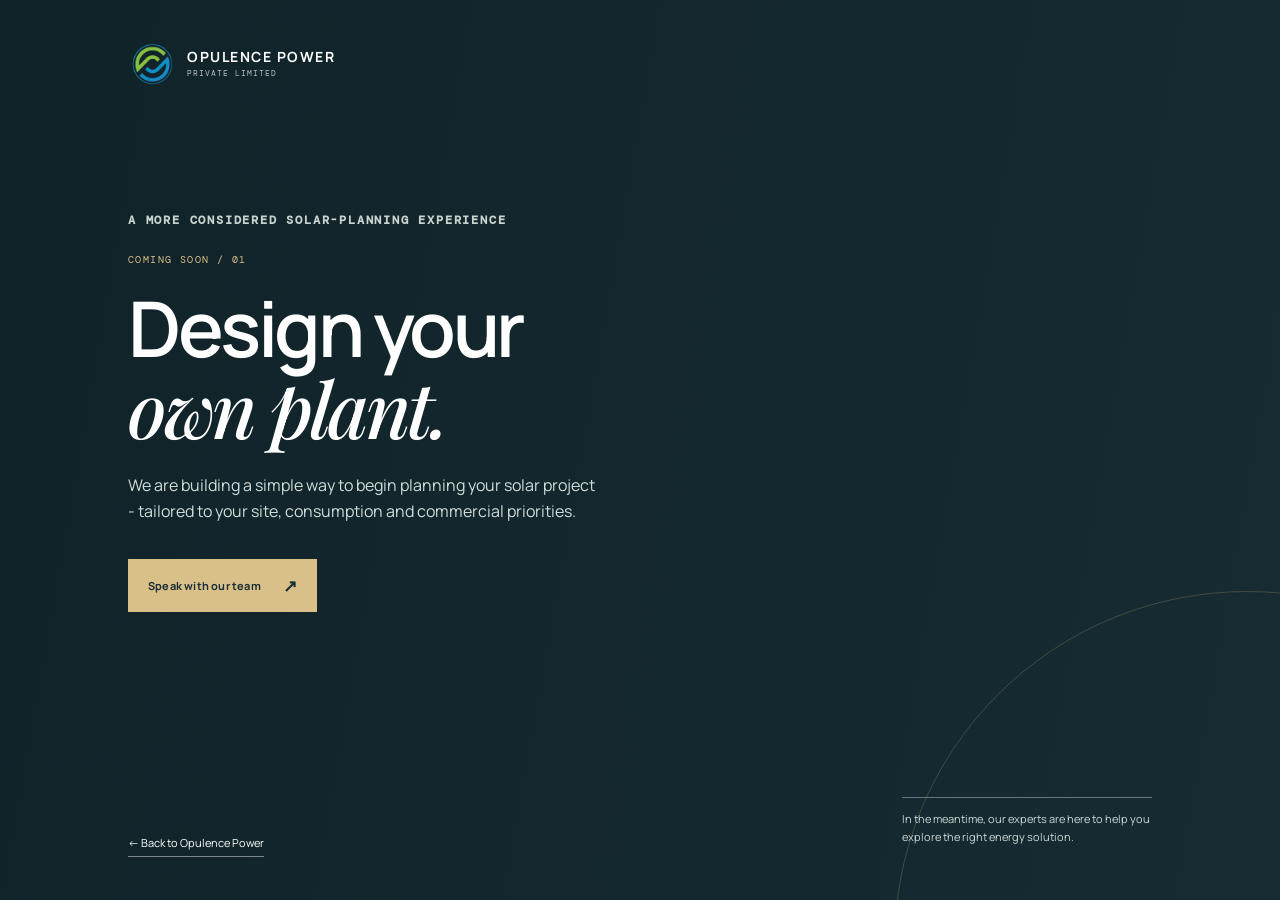
==== commit eec369c3: "Some final Changes before reapproval" ====
--- a/design-your-own-plant.html
+++ b/design-your-own-plant.html
@@ -1,102 +1,39 @@
 <!doctype html>
-<html lang="en" data-theme="light">
-  <head>
-    <meta charset="UTF-8" />
-    <meta name="viewport" content="width=device-width, initial-scale=1.0" />
-    <meta name="description" content="Design your own solar plant with Opulence Power - AI rooftop satellite feasibility and electricity bill analysis." />
-    <title>Design Your Own Plant | Opulence Power</title>
-    <link rel="preconnect" href="https://fonts.googleapis.com" />
-    <link rel="preconnect" href="https://fonts.gstatic.com" crossorigin />
-    <link href="https://fonts.googleapis.com/css2?family=DM+Mono:wght@400;500;700&family=Plus+Jakarta+Sans:wght@400;500;600;700;800&family=Manrope:wght@500;600;700&display=swap" rel="stylesheet" />
-    <link rel="stylesheet" href="styles.css" />
-  </head>
-  <body class="plant-page-body">
-    <!-- Top Navigation Bar -->
-    <header class="topbar">
-      <div class="container">
-        <!-- Authentic Brand Identity -->
-        <a class="brand-link" href="index.html#home" aria-label="Return to Opulence Power Home">
-          <img src="assets/OpulenceLogo.png" alt="Opulence Power Emblem" class="brand-emblem-img" />
-          <img src="assets/opulenceBrandName.png" alt="Opulence Power Private Limited - Evolving with Energy" class="brand-text-img" />
-        </a>
+<html lang="en">
 
-        <!-- Navigation stripped to Back to Site and Theme Toggle only -->
-        <div class="nav-actions">
-          <button id="theme-toggle" class="theme-toggle-btn" aria-label="Toggle light or dark theme" title="Toggle theme">
-            <svg class="sun-icon" viewBox="0 0 24 24" aria-hidden="true">
-              <circle cx="12" cy="12" r="5"></circle>
-              <line x1="12" y1="1" x2="12" y2="3"></line>
-              <line x1="12" y1="21" x2="12" y2="23"></line>
-              <line x1="4.22" y1="4.22" x2="5.64" y2="5.64"></line>
-              <line x1="18.36" y1="18.36" x2="19.78" y2="19.78"></line>
-              <line x1="1" y1="12" x2="3" y2="12"></line>
-              <line x1="21" y1="12" x2="23" y2="12"></line>
-              <line x1="4.22" y1="19.78" x2="5.64" y2="18.36"></line>
-              <line x1="18.36" y1="5.64" x2="19.78" y2="4.22"></line>
-            </svg>
-            <svg class="moon-icon" viewBox="0 0 24 24" aria-hidden="true">
-              <path d="M21 12.79A9 9 0 1 1 11.21 3 7 7 0 0 0 21 12.79z"></path>
-            </svg>
-          </button>
-          <a href="index.html" class="btn btn-outline">← Back to Site</a>
-        </div>
-      </div>
-    </header>
+<head>
+  <meta charset="UTF-8" />
+  <meta name="viewport" content="width=device-width, initial-scale=1.0" />
+  <meta name="description" content="Design your own solar plant with Opulence Power - coming soon." />
+  <title>Design your own plant | Opulence Power</title>
+  <link rel="preconnect" href="https://fonts.googleapis.com" />
+  <link rel="preconnect" href="https://fonts.gstatic.com" crossorigin />
+  <link
+    href="https://fonts.googleapis.com/css2?family=DM+Mono:wght@400;500&family=Manrope:wght@400;500;600;700;800&family=Playfair+Display:wght@500;600&display=swap"
+    rel="stylesheet" />
+  <link rel="stylesheet" href="styles.css" />
+</head>
 
-    <main class="section">
-      <div class="container" style="max-width: 960px;">
-        <div class="plant-hero-card">
-          <span class="section-badge">Solar Feasibility Platform</span>
-          <h1 class="section-title" style="margin-top: 10px;">Design Your Own Solar Plant</h1>
-          <p class="section-subtitle">
-            An automated solar feasibility engine tailored to simplify assessment for residential, industrial, and commercial rooftops across Maharashtra.
-          </p>
+<body class="plant-page">
+  <main class="construction">
+    <a class="brand" href="index.html#home" aria-label="Return to Opulence Power home">
+      <img src="logo.png" alt="Opulence Power Logo" class="brand-logo" />
+      <span class="brand-text"><b>OPULENCE POWER</b><small>PRIVATE LIMITED</small></span>
+    </a>
+    <div class="construction-copy">
+      <p class="eyebrow light">A more considered solar-planning experience</p>
+      <span class="construction-number">Coming soon / 01</span>
+      <h1>Design your<br /><em>own plant.</em></h1>
+      <p>We are building a simple way to begin planning your solar project - tailored to your site, consumption and
+        commercial priorities.</p>
+      <a class="button button-sand" href="index.html#contact">Speak with our team <span>↗</span></a>
+    </div>
+    <div class="construction-note">
+      <span></span>
+      <p>In the meantime, our experts are here to help you explore the right energy solution.</p>
+    </div>
+    <a class="construction-back" href="index.html#home">← Back to Opulence Power</a>
+  </main>
+</body>
 
-          <div class="plant-steps-grid">
-            <div class="plant-step-box">
-              <h3>
-                <svg width="18" height="18" viewBox="0 0 24 24" fill="none" stroke="currentColor" stroke-width="2" style="color: var(--brand-teal);"><path d="M4.5 16.5c-1.5 1.26-2 5-2 5s3.74-.5 5-2c.71-.84.7-2.13-.09-2.91a2.18 2.18 0 0 0-2.91-.09z"></path><path d="m12 15-3-3a22 22 0 0 1 2-3.95A12.88 12.88 0 0 1 22 2c0 2.72-.78 7.5-6 11a22.35 22.35 0 0 1-4 2z"></path><path d="M9 12H4s.55-3.03 2-4c1.62-1.08 5 0 5 0"></path><path d="M12 15v5s3.03-.55 4-2c1.08-1.62 0-5 0-5"></path></svg>
-                1. Satellite Analysis
-              </h3>
-              <p>Locate your property to automatically detect usable roof area, azimuth angle, and obstacle-free panel layout.</p>
-            </div>
-            <div class="plant-step-box">
-              <h3>
-                <svg width="18" height="18" viewBox="0 0 24 24" fill="none" stroke="currentColor" stroke-width="2" style="color: var(--brand-teal);"><path d="M14 2H6a2 2 0 0 0-2 2v16a2 2 0 0 0 2 2h12a2 2 0 0 0 2-2V8z"></path><polyline points="14 2 14 8 20 8"></polyline><line x1="16" y1="13" x2="8" y2="13"></line><line x1="16" y1="17" x2="8" y2="17"></line></svg>
-                2. Bill OCR Parser
-              </h3>
-              <p>Upload your recent MSEDCL/electricity bill to extract sanctioned load, unit tariffs, and seasonal consumption trends.</p>
-            </div>
-            <div class="plant-step-box">
-              <h3>
-                <svg width="18" height="18" viewBox="0 0 24 24" fill="none" stroke="currentColor" stroke-width="2" style="color: var(--brand-teal);"><line x1="18" y1="20" x2="18" y2="10"></line><line x1="12" y1="20" x2="12" y2="4"></line><line x1="6" y1="20" x2="6" y2="14"></line></svg>
-                3. ROI & Subsidy Plan
-              </h3>
-              <p>Get instant solar plant capacity sizing, estimated annual generation, payback period, and PM-Surya Ghar subsidy breakdown.</p>
-            </div>
-          </div>
-
-          <div style="margin-top: 36px; padding-top: 24px; border-top: 1px solid var(--border-color); display: flex; flex-wrap: wrap; justify-content: space-between; align-items: center; gap: 20px;">
-            <div>
-              <h4 style="font-size: 14px; font-weight: 700; margin-bottom: 3px;">Need an immediate technical consultation?</h4>
-              <p style="font-size: 12.5px; color: var(--text-secondary);">Our engineering team is ready to review your property data directly.</p>
-            </div>
-            <a href="index.html#contact" class="btn btn-primary">Speak With Our Engineers <span>↗</span></a>
-          </div>
-        </div>
-      </div>
-    </main>
-
-    <!-- Footer -->
-    <footer class="footer">
-      <div class="container">
-        <div class="footer-bottom" style="padding-top: 0; border: none;">
-          <p>© <span id="year"></span> Opulence Power Private Limited.</p>
-          <a href="index.html" style="color: #ffffff; text-decoration: none; font-size: 12px;">Return to Main Website ↑</a>
-        </div>
-      </div>
-    </footer>
-
-    <script src="script.js"></script>
-  </body>
 </html>
--- a/styles.css
+++ b/styles.css
@@ -1,1449 +1,1273 @@
-/* ==========================================================================
-   OPULENCE POWER PRIVATE LIMITED - OFFICIAL ENGINEERING STYLESHEET
-   Architectural Sharp-Edge Layout, Authentic Brand Palette & Precision Grid
-   ========================================================================== */
-
-:root {
-  /* Authentic Brand Colors extracted directly from Sponsor Letterhead */
-  --brand-teal: #0a6486;
-  --brand-teal-hover: #074e68;
-  --brand-green: #6ea62a;
-  --brand-green-hover: #5b8c20;
-  --brand-orange: #f26522;
-  --brand-dark: #122228;
-  
-  /* Light Theme (Crisp Architectural Engineering) */
-  --bg-primary: #ffffff;
-  --bg-secondary: #f5f7f8;
-  --bg-tertiary: #ebf0f2;
-  --bg-card: #ffffff;
-  --bg-card-hover: #f9fbfc;
-  --bg-header: rgba(255, 255, 255, 0.95);
-
-  --text-primary: #122228;
-  --text-secondary: #475a62;
-  --text-muted: #6e828a;
-  --text-on-dark: #ffffff;
-
-  --border-color: #dbe3e6;
-  --border-subtle: #edf2f4;
-  --border-focus: #0a6486;
-
-  --shadow-sm: none;
-  --shadow-md: 0 4px 16px rgba(18, 34, 40, 0.06);
-  --shadow-lg: 0 8px 28px rgba(18, 34, 40, 0.09);
-
-  /* Sharp Geometric Architecture - No Rounded Corners */
-  --card-radius: 0px;
-  --btn-radius: 0px;
-  --badge-radius: 0px;
-  
-  /* Typography */
-  --font-main: 'Plus Jakarta Sans', 'Manrope', -apple-system, BlinkMacSystemFont, sans-serif;
-  --font-mono: 'DM Mono', monospace;
-  --container-max: 1200px;
-}
-
-/* Dark Theme (Deep Industrial Midnight Slate) */
-[data-theme="dark"] {
-  --bg-primary: #0c181d;
-  --bg-secondary: #122228;
-  --bg-tertiary: #172a32;
-  --bg-card: #13252c;
-  --bg-card-hover: #182e37;
-  --bg-header: rgba(12, 24, 29, 0.95);
-
-  --text-primary: #f0f4f6;
-  --text-secondary: #a3b6be;
-  --text-muted: #738992;
-  --text-on-dark: #ffffff;
-
-  --border-color: #233a43;
-  --border-subtle: #192c34;
-  --border-focus: #6ea62a;
-
-  --shadow-sm: none;
-  --shadow-md: 0 4px 16px rgba(0, 0, 0, 0.3);
-  --shadow-lg: 0 8px 28px rgba(0, 0, 0, 0.45);
-}
-
-/* Base Reset & Precision Layout */
-* {
-  box-sizing: border-box;
-  margin: 0;
-  padding: 0;
-  border-radius: 0 !important; /* Enforce crisp, professional sharp edges */
-}
+:root{--ink:#182d35;--ink-2:#30454b;--cream:#f4f1ea;--paper:#fbfaf7;--sand:#d9bf88;--sage:#92aa82;--line:#d8d7d0;--serif:'Playfair Display',Georgia,serif;--sans:Manrope,Arial,sans-serif;--mono:'DM Mono',monospace}*{box-sizing:border-box}html{scroll-behavior:smooth}body{margin:0;background:var(--paper);color:var(--ink);font-family:var(--sans);font-size:15px;line-height:1.65}.topbar{height:88px;padding:0 clamp(24px,5vw,80px);display:flex;align-items:center;justify-content:space-between;position:absolute;z-index:4;width:100%;color:white}.brand{color:inherit;display:flex;gap:11px;align-items:center;text-decoration:none;line-height:1}.brand b{display:block;letter-spacing:2.1px;font-size:12px}.brand small{display:block;font:8px var(--mono);letter-spacing:.7px;margin-top:4px;opacity:.7}.brand-mark{width:39px;height:39px;border:2px solid currentColor;border-radius:50%;display:grid;place-items:center;position:relative;overflow:hidden}.brand-mark i{position:absolute;width:26px;height:5px;border:2px solid currentColor;border-radius:50%;transform:rotate(-33deg)}.brand-mark i:nth-child(1){top:8px}.brand-mark i:nth-child(2){top:16px}.brand-mark i:nth-child(3){top:24px}.desktop-nav{display:flex;gap:34px}.desktop-nav a,.nav-contact{color:inherit;text-decoration:none;font-size:12px;font-weight:700}.nav-contact{border-bottom:1px solid rgba(255,255,255,.55);padding-bottom:4px}.nav-contact span,.text-link span{margin-left:7px}.menu-toggle{display:none}.hero{min-height:760px;background:linear-gradient(90deg,rgba(12,31,37,.85),rgba(12,31,37,.25)),url('https://images.unsplash.com/photo-1509391366360-2e959784a276?auto=format&fit=crop&w=2200&q=85') center/cover;color:white;padding:190px clamp(24px,10vw,160px) 92px;position:relative}.hero-copy{max-width:760px}.eyebrow{font:500 10px var(--mono);letter-spacing:1.5px;text-transform:uppercase;color:#62787c;margin:0 0 20px}.eyebrow.light{color:#c9d4d0}h1,h2,h3,p{margin-top:0}h1{font-size:clamp(49px,6vw,90px);line-height:1.03;letter-spacing:-3.5px;margin-bottom:27px;font-weight:600}h1 em,h2 em{font-family:var(--serif);font-weight:500}.hero-text{font-size:17px;max-width:530px;color:#e7ebe8;line-height:1.75}.hero-actions{display:flex;align-items:center;gap:31px;margin-top:39px}.button{border:0;display:inline-flex;gap:22px;align-items:center;text-decoration:none;padding:15px 20px;font:700 11px var(--sans);letter-spacing:.2px;cursor:pointer}.button span{font-size:17px}.button-sand{background:var(--sand);color:var(--ink)}.text-link{font-size:11px;font-weight:800;text-decoration:none;color:var(--ink);border-bottom:1px solid var(--ink);padding-bottom:5px}.text-link.light{color:#fff;border-color:rgba(255,255,255,.5)}.hero-side{position:absolute;right:clamp(24px,5vw,80px);top:184px;text-align:right;font:10px var(--mono);letter-spacing:1px}.hero-side p{margin-top:154px;font-family:var(--sans);letter-spacing:0;font-size:11px;line-height:1.8}.hero-bottom{position:absolute;bottom:0;left:clamp(24px,10vw,160px);display:flex;gap:clamp(35px,6vw,100px)}.hero-bottom div{min-width:118px;border-top:1px solid rgba(255,255,255,.4);padding:13px 0 24px}.stat-number{display:block;font-size:25px;font-weight:700;letter-spacing:-1px}.stat-number span{color:var(--sand)}.hero-bottom small{font-size:10px;color:#d4dcda}.page-section{padding:110px clamp(24px,10vw,160px)}.section-label{display:flex;gap:16px;align-items:center;margin-bottom:50px}.section-label span{font:10px var(--mono);color:#899796}.section-label p{margin:0;text-transform:uppercase;letter-spacing:1.4px;font:500 10px var(--mono);color:#718285}.about{position:relative}.about-main{display:grid;grid-template-columns:1.1fr .8fr;gap:80px;padding-left:15.5%}.about h2,.section-heading h2,.models h2,.project-header h2,.contact h2{font-size:clamp(37px,4.2vw,62px);line-height:1.12;letter-spacing:-2.3px;font-weight:600;margin:0}.about-body{padding-top:15px}.about-body p{color:#56686b;font-size:15px;max-width:430px}.about-body .text-link{display:inline-block;margin-top:12px}.about-image{height:430px;margin:83px 0 0 15.5%;background:linear-gradient(90deg,rgba(17,42,47,.45),transparent),url('https://images.unsplash.com/photo-1497440001374-f26997328c1b?auto=format&fit=crop&w=1600&q=85') center/cover;position:relative}.image-caption{position:absolute;left:31px;bottom:27px;color:white}.image-caption span{font:9px var(--mono);letter-spacing:1px;text-transform:uppercase}.image-caption p{font-size:16px;margin:8px 0 0;line-height:1.4}.principles{margin:45px 0 0 15.5%;display:grid;grid-template-columns:repeat(3,1fr);gap:20px}.principles article{border-top:1px solid var(--line);padding:15px 22px 0 0}.principles span{font:10px var(--mono);color:#8a9996}.principles h3{font-size:16px;margin:27px 0 8px}.principles p{font-size:12px;color:#677879;line-height:1.65}.services{background:var(--cream)}.section-heading{margin-left:15.5%;display:grid;grid-template-columns:1.2fr .7fr;gap:55px}.section-heading .eyebrow,.section-heading h2{grid-column:1}.section-heading>p:last-child{grid-column:2;grid-row:2;color:#647373;font-size:13px;align-self:end;max-width:250px}.service-list{margin:70px 0 0 15.5%;border-top:1px solid #c8c8c0}.service-list article{display:grid;grid-template-columns:70px 1fr 38px;gap:20px;padding:25px 0;border-bottom:1px solid #c8c8c0;align-items:start}.service-list span{font:10px var(--mono);color:#869592;padding-top:7px}.service-list h3{font-size:23px;letter-spacing:-.8px;margin:0 0 4px}.service-list p{font-size:12px;color:#667574;margin:0;max-width:520px}.service-list a{font-size:22px;text-decoration:none;color:var(--ink);text-align:right}.process{background:var(--ink);color:#fff;display:grid;grid-template-columns:.82fr 1.18fr;gap:120px}.process-intro h2{font-size:clamp(35px,4vw,60px);line-height:1.1;letter-spacing:-2px;margin-bottom:28px}.process-intro>p:last-child{color:#bfcbc7;font-size:13px;max-width:390px}.process-steps{border-top:1px solid #52656a}.process-steps article{display:grid;grid-template-columns:60px 1fr 1.2fr;gap:18px;border-bottom:1px solid #52656a;padding:22px 0}.process-steps span{font:10px var(--mono);color:var(--sand)}.process-steps h3{font-size:17px;margin:0}.process-steps p{font-size:12px;color:#c2cecb;margin:0}.models-grid{margin-left:15.5%;display:grid;grid-template-columns:.85fr 1.15fr;gap:70px}.models-copy{font-size:13px;color:#687879;max-width:320px;margin-top:30px}.model-cards{display:grid;grid-template-columns:1fr 1fr;gap:16px}.model-card{padding:28px;min-height:310px}.model-card span{font:10px var(--mono);letter-spacing:1px}.model-card h3{font:500 29px var(--serif);line-height:1.2;margin:58px 0 12px}.model-card p{font-size:12px;line-height:1.7}.model-card ul{padding:0;list-style:none;margin:23px 0 0;font-size:10px;line-height:2}.model-card li:before{content:'— ';margin-right:5px}.capex{background:#dbe3dd}.opex{background:#e7e1d5}.projects{background:var(--paper)}.project-header{margin-left:15.5%}.case-grid{display:grid;grid-template-columns:1fr 1fr;gap:20px;margin-top:56px}.case-card{height:390px;padding:29px;display:flex;justify-content:space-between;flex-direction:column;color:#fff;background-size:cover;background-position:center;position:relative;isolation:isolate}.case-card:before{content:'';position:absolute;inset:0;background:linear-gradient(180deg,rgba(10,28,33,.75),rgba(10,28,33,.1) 55%,rgba(10,28,33,.78));z-index:-1}.carport{background-image:url('https://images.unsplash.com/photo-1508514177221-188b1cf16e9d?auto=format&fit=crop&w=1100&q=85')}.rooftop{background-image:url('https://images.unsplash.com/photo-1613665813446-82a78c468a1d?auto=format&fit=crop&w=1100&q=85')}.case-card span{font:10px var(--mono);letter-spacing:1px}.case-card h3{font-size:33px;line-height:1.05;margin:12px 0 7px}.case-card p{font-size:11px;margin:0}.case-number strong{font-size:28px;display:block}.case-number small{font-size:10px;color:#e3e8e5}.portfolio{margin-top:90px;margin-left:15.5%;display:grid;grid-template-columns:.8fr 1.2fr;gap:50px}.portfolio h3{font-size:19px;line-height:1.35;margin:0}.portfolio-list p{border-top:1px solid var(--line);padding:13px 0;margin:0;font-size:13px;font-weight:700;display:flex;justify-content:space-between}.portfolio-list span{font:10px var(--mono);color:#6c7d7d;font-weight:400}.clients{padding-top:65px;padding-bottom:65px;background:#e6e4dc}.client-names{display:flex;justify-content:space-between;align-items:center;gap:30px;color:#677675;font-weight:800;letter-spacing:1.4px}.client-names span:nth-child(2){font-size:30px}.client-names span:nth-child(3){font-size:20px}.client-names span:nth-child(4){font-size:12px;line-height:1.1}.client-names span:nth-child(5){font-size:13px}.contact{background:#243b43;color:#fff;display:grid;grid-template-columns:1fr .8fr;gap:110px}.contact h2{margin-bottom:25px}.contact-copy{font-size:13px;color:#c2cdca;max-width:370px}.contact-email{display:inline-block;color:var(--sand);font-size:16px;font-weight:700;text-decoration:none;border-bottom:1px solid rgba(217,191,136,.5);padding-bottom:8px;margin-top:23px}.contact-email span{margin-left:20px}form{display:grid;gap:20px}label{font:10px var(--mono);letter-spacing:1px;text-transform:uppercase;color:#c9d3cf}input,textarea{display:block;width:100%;background:transparent;border:0;border-bottom:1px solid #61747a;color:white;padding:12px 0;font:14px var(--sans);outline:0}input:focus,textarea:focus{border-color:var(--sand)}textarea{height:92px;resize:vertical}input::placeholder,textarea::placeholder{color:#8a9b9d}.form-feedback{font-size:12px;color:var(--sand);margin:0}footer{background:#172b32;color:#fff;padding:55px clamp(24px,10vw,160px) 30px}.footer-top{display:flex;justify-content:space-between;align-items:start;padding-bottom:52px}.footer-top>p{font-size:12px;line-height:1.8;color:#bbc7c3;margin:0}.back-top{color:#fff;font-size:11px;text-decoration:none;border-bottom:1px solid #75858a}.footer-bottom{border-top:1px solid #3d5258;padding-top:20px;display:grid;grid-template-columns:1fr 2fr 1fr;gap:20px;color:#b2c0bc;font-size:9px}.footer-bottom p{margin:0}.footer-bottom a{color:#fff;text-decoration:none;text-align:right;font-size:10px}@media(max-width:800px){.topbar{height:70px;padding:0 22px}.desktop-nav,.nav-contact{display:none}.menu-toggle{display:block;border:0;background:none;color:#fff;width:35px;padding:8px}.menu-toggle span{display:block;height:1px;background:currentColor;margin:6px 0}.menu-toggle[aria-expanded=true]+*{display:block}.hero{min-height:680px;padding:155px 24px 90px}.hero-side{display:none}.hero-bottom{left:24px;gap:25px}.hero-bottom div{min-width:auto}.stat-number{font-size:19px}.hero-bottom small{font-size:8px}.page-section{padding:75px 24px}.section-label{margin-bottom:35px}.about-main,.section-heading,.models-grid,.contact{margin-left:0;padding-left:0;display:block}.about-main h2{margin-bottom:24px}.about-image{margin:55px 0 0;height:300px}.principles{margin:35px 0 0;grid-template-columns:1fr}.principles article{padding:15px 0}.section-heading>p:last-child{margin-top:25px}.service-list{margin:42px 0 0}.service-list article{grid-template-columns:38px 1fr 25px}.service-list h3{font-size:18px}.process{display:block}.process-intro{margin-bottom:45px}.process-steps article{grid-template-columns:35px 1fr}.process-steps p{grid-column:2}.model-cards{margin-top:42px}.case-grid{grid-template-columns:1fr}.case-card{height:330px}.portfolio{margin:58px 0 0;display:block}.portfolio-list{margin-top:28px}.portfolio-list p{display:block}.portfolio-list span{display:block;margin-top:2px}.client-names{flex-wrap:wrap;justify-content:flex-start}.contact{gap:45px}.contact form{margin-top:45px}.footer-top{display:grid;gap:30px}.footer-bottom{grid-template-columns:1fr;gap:9px}.footer-bottom a{text-align:left}}
+
+/* Navigation and team additions */
+/* Navigation and team additions */
+.desktop-nav{gap:25px;align-items:center}.desktop-nav a{font-size:11px;white-space:nowrap}.desktop-nav .plant-link{border:1px solid rgba(255,255,255,.45);border-radius:20px;padding:7px 11px}.desktop-nav .plant-link span{margin-left:4px}.team{background:var(--cream)}.team-heading{margin-left:15.5%;display:grid;grid-template-columns:1.15fr .7fr;gap:50px}.team-heading .eyebrow,.team-heading h2{grid-column:1}.team-heading>p:last-child{grid-column:2;grid-row:2;color:#647373;font-size:13px;align-self:end;max-width:265px}.team-grid{margin:64px 0 0 15.5%;display:grid;grid-template-columns:repeat(3,1fr);gap:20px}.team-grid article{border-top:1px solid #c9c9c2;padding-top:18px}.team-initials{width:82px;height:82px;border-radius:50%;display:grid;place-items:center;background:var(--ink-2);color:var(--sand);font:500 21px var(--serif);margin-bottom:28px}.team-role{font:10px var(--mono);color:#728381;letter-spacing:1px;text-transform:uppercase;margin-bottom:5px}.team-grid h3{font-size:19px;letter-spacing:-.5px;margin-bottom:2px}.team-grid article>p:last-child{color:#6c7a79;font-size:12px}.plant-page{background:#1d343b;color:white}.construction{min-height:100vh;padding:42px clamp(24px,10vw,160px);position:relative;overflow:hidden;background:linear-gradient(100deg,rgba(14,33,39,.92),rgba(14,33,39,.44)),url('https://images.unsplash.com/photo-1509391366360-2e959784a276?auto=format&fit=crop&w=2200&q=85') center/cover}.construction:after{content:'';position:absolute;width:55vw;height:55vw;border:1px solid rgba(217,191,136,.22);border-radius:50%;right:-25vw;bottom:-31vw}.construction-copy{position:relative;z-index:1;margin-top:14vh;max-width:650px}.construction-number{font:10px var(--mono);letter-spacing:1.4px;color:var(--sand);text-transform:uppercase}.construction h1{margin:18px 0 23px}.construction-copy>p:not(.eyebrow){max-width:475px;color:#d2ddda;font-size:16px}.construction-copy .button{margin-top:19px}.construction-note{position:absolute;z-index:1;right:clamp(24px,10vw,160px);bottom:43px;max-width:250px;color:#ced8d5;font-size:11px}.construction-note span{display:block;width:100%;height:1px;background:rgba(255,255,255,.35);margin-bottom:12px}.construction-back{position:absolute;z-index:1;bottom:43px;left:clamp(24px,10vw,160px);color:#fff;font-size:11px;text-decoration:none;border-bottom:1px solid rgba(255,255,255,.45);padding-bottom:4px}@media(max-width:1100px){.desktop-nav{gap:16px}.desktop-nav a{font-size:10px}.nav-contact{display:none}}@media(max-width:800px){.team-heading{display:block;margin-left:0}.team-heading>p:last-child{margin-top:25px}.team-grid{margin:42px 0 0;grid-template-columns:1fr}.team-grid article{display:grid;grid-template-columns:92px 1fr;column-gap:15px;align-items:start}.team-initials{grid-row:span 3;margin-bottom:0;width:72px;height:72px}.team-role{margin-top:3px}.team-grid h3{margin:2px 0}.team-grid article>p:last-child{margin:3px 0}.construction{padding:30px 24px}.construction-copy{margin-top:20vh}.construction h1{font-size:54px}.construction-note{position:relative;right:auto;bottom:auto;margin-top:80px}.construction-back{left:24px;bottom:28px}}
+
+/* --- Implementation Overrides --- */
 
 html {
-  scroll-behavior: smooth;
-  scroll-padding-top: 86px;
-}
-
-body {
-  font-family: var(--font-main);
-  background-color: var(--bg-primary);
-  color: var(--text-primary);
-  font-size: 15px;
-  line-height: 1.65;
-  transition: background-color 0.25s ease, color 0.25s ease;
-  -webkit-font-smoothing: antialiased;
-}
-
-/* Container & Sections */
-.container {
-  max-width: var(--container-max);
-  margin-left: auto;
-  margin-right: auto;
-  padding-left: 24px;
-  padding-right: 24px;
-  width: 100%;
-}
-
-.section {
-  padding: 88px 0;
-  position: relative;
-  border-bottom: 1px solid var(--border-color);
-}
-
-.section-alt {
-  background-color: var(--bg-secondary);
-}
-
-.section-dark {
-  background-color: var(--brand-dark);
-  color: #ffffff;
-}
-
-/* Section Headers */
-.section-header {
-  margin-bottom: 48px;
-}
-
-.section-header.centered {
-  text-align: center;
-  max-width: 760px;
-  margin-left: auto;
-  margin-right: auto;
-}
-
-.section-badge {
-  display: inline-block;
-  font-family: var(--font-mono);
-  font-size: 11px;
-  font-weight: 700;
-  letter-spacing: 1.5px;
-  text-transform: uppercase;
-  color: var(--brand-teal);
-  background: transparent;
-  padding: 4px 0;
-  margin-bottom: 12px;
-  border-bottom: 2px solid var(--brand-green);
-}
-
-[data-theme="dark"] .section-badge {
-  color: #38bdf8;
-  border-bottom-color: var(--brand-green);
-}
-
-.section-title {
-  font-size: clamp(28px, 3.5vw, 38px);
-  font-weight: 800;
-  line-height: 1.22;
-  letter-spacing: -0.6px;
-  color: var(--text-primary);
-  margin-bottom: 14px;
-}
-
-.section-dark .section-title {
-  color: #ffffff;
-}
-
-.section-subtitle {
-  font-size: 15.5px;
-  color: var(--text-secondary);
-  max-width: 660px;
-  line-height: 1.65;
-}
-
-.section-dark .section-subtitle {
-  color: #a9bcc4;
-}
-
-/* ==========================================================================
-   TOPBAR & NAVIGATION
-   ========================================================================== */
+  scroll-padding-top: 88px;
+}
+
 .topbar {
-  position: fixed;
-  top: 0;
-  left: 0;
-  right: 0;
-  height: 84px;
-  z-index: 100;
-  background-color: var(--bg-header);
-  backdrop-filter: blur(10px);
-  border-bottom: 1px solid var(--border-color);
-  transition: all 0.25s ease;
-  display: flex;
-  align-items: center;
-}
-
-.topbar .container {
-  display: flex;
-  align-items: center;
-  justify-content: space-between;
-}
-
-/* Brand Link & Authentic Letterhead Logo */
-.brand-link {
-  display: flex;
-  align-items: center;
-  gap: 14px;
-  text-decoration: none;
-}
-
-.brand-emblem-img {
-  height: 48px;
-  width: auto;
-  display: block;
+  position: fixed !important;
+  top: 0 !important;
+  left: 0 !important;
+  right: 0 !important;
+  width: 100% !important;
+  box-sizing: border-box !important;
+  z-index: 1000 !important;
+  transition: background-color 0.3s ease, border-color 0.3s ease;
+  border-bottom: 1px solid transparent;
+}
+
+.brand,
+.menu-toggle {
   flex-shrink: 0;
 }
 
-.brand-text-img {
-  height: 38px;
-  width: auto;
-  display: block;
-}
-
-
-.desktop-nav {
-  display: flex;
-  align-items: center;
-  gap: 26px;
-}
-
-.desktop-nav a {
-  text-decoration: none;
-  font-size: 13px;
-  font-weight: 700;
-  letter-spacing: 0.2px;
-  color: var(--text-secondary);
-  transition: color 0.2s ease;
-  padding: 6px 0;
-}
-
-.desktop-nav a:hover,
-.desktop-nav a.active {
-  color: var(--brand-teal);
-  border-bottom: 2px solid var(--brand-teal);
-}
-
-[data-theme="dark"] .desktop-nav a:hover,
-[data-theme="dark"] .desktop-nav a.active {
-  color: #38bdf8;
-  border-bottom-color: var(--brand-green);
-}
-
-.nav-actions {
-  display: flex;
-  align-items: center;
-  gap: 14px;
-}
-
-/* Theme Toggle Button - Sharp Minimalist Vector */
-.theme-toggle-btn {
-  background: var(--bg-secondary);
-  border: 1px solid var(--border-color);
-  color: var(--text-secondary);
-  width: 38px;
-  height: 38px;
+.topbar.scrolled {
+  background-color: var(--ink);
+  border-bottom-color: rgba(255, 255, 255, 0.1);
+}
+
+.brand-logo {
+  width: 48px;
+  height: auto;
+}
+
+.brand b {
+  font-size: 14px !important;
+  letter-spacing: 1.5px !important;
+}
+
+.brand small {
+  font-size: 8px !important;
+  letter-spacing: 1px !important;
+}
+
+.hero-tagline {
+  font: 700 12px var(--mono);
+  letter-spacing: 2px;
+  color: var(--sand);
+  margin-bottom: 20px;
+  text-transform: uppercase;
   display: inline-flex;
   align-items: center;
-  justify-content: center;
-  cursor: pointer;
-  transition: all 0.2s ease;
-}
-
-.theme-toggle-btn:hover {
-  background: var(--bg-tertiary);
-  color: var(--text-primary);
-  border-color: var(--border-focus);
-}
-
-.theme-toggle-btn svg {
-  width: 17px;
-  height: 17px;
-  stroke: currentColor;
-  fill: none;
-  stroke-width: 2;
-  stroke-linecap: square;
-  stroke-linejoin: miter;
-}
-
-.theme-toggle-btn .sun-icon {
-  display: none;
-}
-.theme-toggle-btn .moon-icon {
+  gap: 15px;
+}
+
+.hero-tagline::before, .hero-tagline::after {
+  content: '';
   display: block;
-}
-
-[data-theme="dark"] .theme-toggle-btn .sun-icon {
-  display: block;
-}
-[data-theme="dark"] .theme-toggle-btn .moon-icon {
-  display: none;
-}
-
-/* Buttons - Sharp Engineering Cut */
-.btn {
+  width: 25px;
+  height: 1px;
+  background-color: currentColor;
+  opacity: 0.5;
+}
+
+@media(max-width:800px){
+  html {
+    scroll-padding-top: 70px;
+  }
+  .brand-logo {
+    width: 38px;
+  }
+  .brand b {
+    font-size: 12px !important;
+  }
+  .hero-tagline {
+    font-size: 10px;
+    letter-spacing: 1px;
+    margin-bottom: 15px;
+  }
+  .hero-tagline::before, .hero-tagline::after {
+    width: 15px;
+  }
+}
+
+/* --- Contact, Phone, WhatsApp & Location Styling --- */
+
+.contact-channels {
+  display: flex;
+  flex-direction: column;
+  gap: 22px;
+  margin-top: 36px;
+}
+
+.contact-channel {
+  display: flex;
+  flex-direction: column;
+  gap: 5px;
+}
+
+.channel-label {
+  font: 500 10px var(--mono);
+  text-transform: uppercase;
+  letter-spacing: 1.4px;
+  color: #8da4a9;
+}
+
+.channel-link {
+  font: 700 16px var(--sans);
+  color: #ffffff;
+  text-decoration: none;
   display: inline-flex;
   align-items: center;
-  justify-content: center;
+  gap: 9px;
+  width: fit-content;
+  transition: color 0.2s ease;
+}
+
+.phone-link {
+  letter-spacing: 0.4px;
+}
+
+.phone-link:hover {
+  color: var(--sand);
+}
+
+.whatsapp-link {
+  color: #e6f0ed;
+}
+
+.whatsapp-link:hover {
+  color: #25d366;
+}
+
+.channel-icon {
+  flex-shrink: 0;
+  color: #25d366;
+}
+
+.channel-arrow {
+  font-size: 14px;
+  color: var(--sand);
+  transition: transform 0.2s ease;
+}
+
+.channel-link:hover .channel-arrow {
+  transform: translate(2px, -2px);
+}
+
+.channel-sub {
+  font-size: 11px;
+  color: #8da4a9;
+}
+
+.contact-email {
+  margin-top: 0 !important;
+}
+
+/* Location and Map Section */
+.contact-location {
+  grid-column: 1 / -1;
+  margin-top: 65px;
+  padding-top: 50px;
+  border-top: 1px solid rgba(255, 255, 255, 0.12);
+  display: grid;
+  grid-template-columns: 1fr 1.2fr;
+  gap: 50px;
+  align-items: center;
+}
+
+.location-info {
+  display: flex;
+  flex-direction: column;
+  gap: 12px;
+}
+
+.location-kicker {
+  font: 500 10px var(--mono);
+  text-transform: uppercase;
+  letter-spacing: 1.5px;
+  color: var(--sand);
+}
+
+.location-heading {
+  font-size: clamp(22px, 2.5vw, 28px);
+  color: #ffffff;
+  margin: 0;
+  font-weight: 600;
+  letter-spacing: -0.5px;
+}
+
+.location-address {
+  font-style: normal;
+  font-size: 14px;
+  line-height: 1.75;
+  color: #cdd8d5;
+  margin: 0;
+}
+
+.location-note {
+  font-size: 12px;
+  color: #8da4a9;
+  margin: 0;
+  line-height: 1.6;
+}
+
+.location-actions {
+  margin-top: 12px;
+  display: flex;
+  flex-direction: column;
+  align-items: flex-start;
   gap: 8px;
-  padding: 11px 22px;
-  font-size: 13px;
+}
+
+.location-cta {
+  font-size: 11px;
+  padding: 13px 22px;
+}
+
+.location-placeholder-notice {
+  font: 10px var(--mono);
+  color: #8da4a9;
+  letter-spacing: 0.5px;
+}
+
+.location-map-card {
+  position: relative;
+  border-radius: 4px;
+  overflow: hidden;
+  border: 1px solid rgba(255, 255, 255, 0.14);
+  background: #182c34;
+  box-shadow: 0 12px 36px rgba(0, 0, 0, 0.3);
+}
+
+.map-link-wrapper {
+  display: block;
+  text-decoration: none;
+  position: relative;
+  cursor: pointer;
+}
+
+.map-visual {
+  position: relative;
+  width: 100%;
+  height: 270px;
+  overflow: hidden;
+}
+
+.map-svg {
+  width: 100%;
+  height: 100%;
+  display: block;
+  object-fit: cover;
+  transition: transform 0.4s ease;
+}
+
+.map-link-wrapper:hover .map-svg {
+  transform: scale(1.02);
+}
+
+.map-pin-target {
+  position: absolute;
+  left: 62%;
+  top: 48%;
+  transform: translate(-50%, -50%);
+  pointer-events: none;
+}
+
+.pin-core {
+  position: relative;
+  z-index: 2;
+  display: grid;
+  place-items: center;
+  filter: drop-shadow(0 4px 8px rgba(0, 0, 0, 0.6));
+}
+
+.pin-ring {
+  position: absolute;
+  left: 50%;
+  top: 50%;
+  width: 40px;
+  height: 40px;
+  border-radius: 50%;
+  border: 1.5px solid var(--sand);
+  transform: translate(-50%, -50%);
+  animation: mapRingPulse 2.5s infinite cubic-bezier(0.2, 0.6, 0.4, 1);
+}
+
+.pin-ring-delay {
+  animation-delay: 1.25s;
+}
+
+@keyframes mapRingPulse {
+  0% {
+    transform: translate(-50%, -50%) scale(0.2);
+    opacity: 0.95;
+  }
+  100% {
+    transform: translate(-50%, -50%) scale(2.4);
+    opacity: 0;
+  }
+}
+
+.pin-tooltip {
+  position: absolute;
+  left: 50%;
+  bottom: calc(100% + 8px);
+  transform: translateX(-50%);
+  background: rgba(18, 35, 41, 0.94);
+  backdrop-filter: blur(6px);
+  border: 1px solid rgba(217, 191, 136, 0.45);
+  padding: 5px 11px;
+  border-radius: 3px;
+  white-space: nowrap;
+  pointer-events: none;
+  z-index: 3;
+  box-shadow: 0 4px 14px rgba(0, 0, 0, 0.4);
+}
+
+.pin-tooltip strong {
+  display: block;
+  font-size: 11px;
+  color: #ffffff;
   font-weight: 700;
-  letter-spacing: 0.3px;
+  letter-spacing: -0.2px;
+}
+
+.pin-tooltip span {
+  display: block;
+  font: 9px var(--mono);
+  color: var(--sand);
+}
+
+.map-overlay-cta {
+  position: absolute;
+  bottom: 12px;
+  right: 12px;
+  background: rgba(18, 35, 41, 0.88);
+  backdrop-filter: blur(4px);
+  border: 1px solid rgba(255, 255, 255, 0.15);
+  padding: 6px 12px;
+  border-radius: 3px;
+  font: 500 10px var(--mono);
+  color: #ffffff;
+  letter-spacing: 0.5px;
+  transition: all 0.2s ease;
+}
+
+.map-link-wrapper:hover .map-overlay-cta {
+  background: var(--sand);
+  color: var(--ink);
+  border-color: var(--sand);
+  font-weight: 700;
+}
+
+/* Footer additions */
+.footer-contacts {
+  display: flex;
+  flex-direction: column;
+  align-items: flex-end;
+  gap: 5px;
+}
+
+.footer-whatsapp {
+  color: #b2c0bc !important;
+  font-size: 9px !important;
   text-decoration: none;
-  transition: all 0.2s ease;
-  cursor: pointer;
-  border: 1px solid transparent;
-  line-height: 1.2;
-}
-
-.btn-primary {
-  background: var(--brand-green);
-  color: #ffffff;
-  border-color: var(--brand-green);
-}
-
-.btn-primary:hover {
-  background: var(--brand-green-hover);
-  border-color: var(--brand-green-hover);
-}
-
-.btn-blue {
-  background: var(--brand-teal);
-  color: #ffffff;
-  border-color: var(--brand-teal);
-}
-
-.btn-blue:hover {
-  background: var(--brand-teal-hover);
-  border-color: var(--brand-teal-hover);
-}
-
-.btn-outline {
-  background: transparent;
-  color: var(--text-primary);
-  border: 1px solid var(--border-color);
-}
-
-.btn-outline:hover {
-  border-color: var(--brand-teal);
-  color: var(--brand-teal);
-  background: var(--bg-secondary);
-}
-
-.btn-plant {
-  background: transparent;
-  border: none;
-  color: inherit;
-  padding: 6px 0;
-  font-size: 13px;
-  font-weight: 700;
-}
-
-/* Mobile Toggle */
-.menu-toggle {
-  display: none;
-  background: transparent;
-  border: 1px solid var(--border-color);
-  cursor: pointer;
-  padding: 7px;
-  color: var(--text-primary);
-}
-
-.menu-toggle svg {
-  width: 22px;
-  height: 22px;
+  transition: color 0.2s ease;
+}
+
+.footer-whatsapp:hover {
+  color: #25d366 !important;
+}
+
+/* Responsiveness overrides for contact & location */
+@media(max-width:800px) {
+  .contact-channels {
+    margin-top: 28px;
+    gap: 18px;
+  }
+  .channel-link {
+    font-size: 15px;
+    padding: 6px 0;
+  }
+  .contact-location {
+    display: block;
+    margin-top: 45px;
+    padding-top: 35px;
+  }
+  .location-info {
+    margin-bottom: 25px;
+  }
+  .location-actions {
+    width: 100%;
+  }
+  .location-cta {
+    width: 100%;
+    justify-content: center;
+    text-align: center;
+  }
+  .map-visual {
+    height: 220px;
+  }
+  .map-pin-target {
+    left: 60%;
+    top: 50%;
+  }
+  .footer-contacts {
+    align-items: flex-start;
+    margin-top: 6px;
+  }
 }
 
 /* ==========================================================================
-   HERO SECTION
+   Task 3: Client Showcase & Image Placeholders
    ========================================================================== */
-.hero-section {
-  padding-top: 130px;
-  padding-bottom: 60px;
-  background: var(--bg-primary);
-  border-bottom: 1px solid var(--border-color);
-}
-
-.hero-grid {
+
+/* Project Case Study Illustrative Badges */
+.case-card-top {
+  display: flex;
+  justify-content: space-between;
+  align-items: flex-start;
+  gap: 12px;
+  margin-bottom: 8px;
+}
+
+.image-disclaimer {
+  display: inline-block;
+  font: 500 8.5px var(--mono);
+  letter-spacing: 0.8px;
+  text-transform: uppercase;
+  color: #f0f4f2;
+  background: rgba(18, 35, 41, 0.72);
+  border: 1px solid rgba(255, 255, 255, 0.22);
+  padding: 3px 8px;
+  border-radius: 2px;
+  backdrop-filter: blur(4px);
+  white-space: nowrap;
+}
+
+/* Redesigned Clients Section */
+.clients {
+  background: #ece9e1 !important;
+  padding: 100px clamp(24px, 10vw, 160px) !important;
+  border-top: 1px solid var(--line);
+  border-bottom: 1px solid var(--line);
+  position: relative;
+}
+
+.clients-wrapper {
+  width: 100%;
+}
+
+.clients-header {
+  margin-left: 15.5%;
   display: grid;
-  grid-template-columns: 1.15fr 0.85fr;
-  gap: 52px;
-  align-items: center;
-}
-
-.hero-content {
-  max-width: 620px;
-}
-
-.hero-tag {
-  display: inline-block;
-  font-family: var(--font-mono);
-  font-size: 11px;
-  font-weight: 700;
-  text-transform: uppercase;
-  letter-spacing: 1.4px;
-  color: var(--brand-teal);
-  background: var(--bg-secondary);
-  border-left: 3px solid var(--brand-teal);
-  padding: 4px 10px;
-  margin-bottom: 18px;
-}
-
-[data-theme="dark"] .hero-tag {
-  color: #38bdf8;
-  border-left-color: var(--brand-green);
-}
-
-.hero-title {
-  font-size: clamp(32px, 4.2vw, 48px);
-  font-weight: 800;
-  line-height: 1.14;
-  letter-spacing: -0.8px;
-  margin-bottom: 18px;
-  color: var(--text-primary);
-}
-
-.hero-title .highlight-blue {
-  color: var(--brand-teal);
-}
-
-[data-theme="dark"] .hero-title .highlight-blue {
-  color: #38bdf8;
-}
-
-.hero-title .highlight-green {
-  color: var(--brand-green);
-}
-
-.hero-desc {
-  font-size: 16px;
-  color: var(--text-secondary);
-  line-height: 1.65;
-  margin-bottom: 28px;
-}
-
-.hero-buttons {
-  display: flex;
-  flex-wrap: wrap;
-  gap: 14px;
-  margin-bottom: 40px;
-}
-
-/* Hero Feasibility Card - Sharp Technical Blueprint Box */
-.hero-visual {
-  position: relative;
-}
-
-.hero-card {
-  background: var(--bg-card);
-  border: 1px solid var(--border-color);
-  padding: 28px;
-}
-
-.hero-card-header {
-  display: flex;
+  grid-template-columns: 1.15fr 0.75fr;
+  gap: 50px;
+  align-items: flex-end;
+  margin-bottom: 56px;
+}
+
+.clients-header .eyebrow {
+  margin-bottom: 16px;
+}
+
+.clients-header h2 {
+  font-size: clamp(34px, 3.8vw, 54px);
+  line-height: 1.12;
+  letter-spacing: -2px;
+  font-weight: 600;
+  margin: 0;
+  color: var(--ink);
+}
+
+.clients-header h2 em {
+  font-family: var(--serif);
+  font-weight: 500;
+  font-style: italic;
+}
+
+.clients-intro {
+  color: #647373;
+  font-size: 13.5px;
+  line-height: 1.7;
+  margin: 0;
+  max-width: 380px;
+}
+
+.clients-grid {
+  margin-left: 15.5%;
+  display: grid;
+  grid-template-columns: repeat(5, 1fr);
+  gap: 18px;
+}
+
+.client-card {
+  background: var(--paper);
+  border: 1px solid var(--line);
+  padding: 22px 16px 18px;
+  display: flex;
+  flex-direction: column;
   justify-content: space-between;
   align-items: center;
-  border-bottom: 1px solid var(--border-color);
-  padding-bottom: 14px;
-  margin-bottom: 18px;
-}
-
-.hero-card-title {
-  font-size: 14px;
-  font-weight: 800;
-  letter-spacing: 0.2px;
-}
-
-.status-pill {
-  font-family: var(--font-mono);
-  font-size: 10.5px;
-  font-weight: 700;
-  padding: 3px 8px;
-  background: var(--bg-secondary);
-  border: 1px solid var(--border-color);
-  color: var(--brand-teal);
-  text-transform: uppercase;
-}
-
-[data-theme="dark"] .status-pill {
-  color: var(--brand-green);
-}
-
-.feasibility-steps-mini {
-  display: grid;
-  gap: 12px;
-}
-
-.f-step {
-  display: flex;
-  align-items: flex-start;
-  gap: 14px;
-  padding: 14px;
-  background: var(--bg-secondary);
-  border: 1px solid var(--border-color);
-}
-
-.f-step-icon {
-  width: 32px;
-  height: 32px;
-  background: var(--bg-primary);
-  border: 1px solid var(--border-color);
-  color: var(--brand-teal);
+  min-height: 164px;
+  position: relative;
+  transition: transform 0.25s ease, border-color 0.25s ease, box-shadow 0.25s ease;
+  box-sizing: border-box;
+}
+
+.client-card:hover {
+  transform: translateY(-3px);
+  border-color: var(--sand);
+  box-shadow: 0 10px 24px rgba(24, 45, 53, 0.08);
+}
+
+.client-card-header {
+  width: 100%;
+  display: flex;
+  justify-content: space-between;
+  align-items: center;
+}
+
+.client-card-idx {
+  font: 500 10px var(--mono);
+  color: #8a9996;
+}
+
+.client-card-badge {
+  font: 500 8px var(--mono);
+  text-transform: uppercase;
+  letter-spacing: 0.8px;
+  color: var(--ink-2);
+  background: rgba(217, 191, 136, 0.22);
+  border: 1px solid rgba(217, 191, 136, 0.45);
+  padding: 2px 6px;
+  border-radius: 2px;
+}
+
+.client-name-box {
+  margin: 18px 0;
   display: flex;
   align-items: center;
   justify-content: center;
-  flex-shrink: 0;
-}
-
-[data-theme="dark"] .f-step-icon {
-  color: var(--brand-green);
-}
-
-.f-step-text h4 {
+  width: 100%;
+  min-height: 52px;
+  text-align: center;
+}
+
+.client-name {
+  font-family: var(--sans);
+  font-weight: 800;
+  color: var(--ink);
+  letter-spacing: 1.5px;
+  line-height: 1.25;
+  text-transform: uppercase;
+  display: block;
+}
+
+.client-name-lg {
+  font-size: 26px;
+  letter-spacing: 3px;
+}
+
+.client-name-md {
+  font-size: 16px;
+  letter-spacing: 1.8px;
+}
+
+.client-name-sm {
   font-size: 13px;
-  font-weight: 700;
-  margin-bottom: 2px;
-}
-
-.f-step-text p {
-  font-size: 12px;
-  color: var(--text-muted);
-  line-height: 1.45;
-}
-
-/* Stats Bar - Sharp Grid */
-.hero-stats-row {
-  display: grid;
-  grid-template-columns: repeat(3, 1fr);
-  gap: 20px;
-  padding-top: 32px;
-  border-top: 1px solid var(--border-color);
-}
-
-.stat-box {
-  padding: 12px 0;
-  border-left: 2px solid var(--brand-teal);
-  padding-left: 16px;
-}
-
-[data-theme="dark"] .stat-box {
-  border-left-color: var(--brand-green);
-}
-
-.stat-number {
-  font-size: 28px;
-  font-weight: 800;
-  letter-spacing: -0.4px;
-  color: var(--brand-teal);
-  line-height: 1.1;
-  margin-bottom: 4px;
-}
-
-[data-theme="dark"] .stat-number {
-  color: #38bdf8;
-}
-
-.stat-label {
-  font-size: 12px;
-  color: var(--text-secondary);
-  font-weight: 600;
-  line-height: 1.45;
-}
-
-/* ==========================================================================
-   ABOUT & PILLARS
-   ========================================================================== */
-.about-grid {
-  display: grid;
-  grid-template-columns: 1.1fr 0.9fr;
-  gap: 52px;
-  align-items: center;
-  margin-bottom: 48px;
-}
-
-.about-text p {
-  font-size: 15.5px;
-  color: var(--text-secondary);
-  margin-bottom: 18px;
-  line-height: 1.7;
-}
-
-/* Blueprint Placeholder Frame - Sharp Technical Framing */
-.blueprint-frame {
+  letter-spacing: 1.2px;
+}
+
+.client-card-footer {
   width: 100%;
-  aspect-ratio: 16 / 10;
-  border: 1px solid var(--border-color);
-  background: var(--bg-secondary);
-  display: flex;
-  flex-direction: column;
-  justify-content: space-between;
-  padding: 22px;
-  background-image: linear-gradient(var(--border-color) 1px, transparent 1px), linear-gradient(90deg, var(--border-color) 1px, transparent 1px);
-  background-size: 24px 24px;
-}
-
-.blueprint-header {
-  display: flex;
-  justify-content: space-between;
-  align-items: center;
-}
-
-.blueprint-badge {
-  font-family: var(--font-mono);
-  font-size: 10.5px;
-  font-weight: 700;
-  padding: 4px 8px;
-  background: var(--bg-card);
-  border: 1px solid var(--border-color);
-  color: var(--text-muted);
-}
-
-.blueprint-footer {
-  background: var(--bg-card);
-  border: 1px solid var(--border-color);
-  padding: 14px 18px;
-}
-
-.blueprint-footer h4 {
-  font-size: 13.5px;
-  font-weight: 700;
-  margin-bottom: 2px;
-}
-
-.blueprint-footer p {
-  font-size: 12px;
-  color: var(--text-muted);
-}
-
-/* Principles Cards */
-.principles-grid {
-  display: grid;
-  grid-template-columns: repeat(3, 1fr);
-  gap: 20px;
-}
-
-.principle-card {
-  background: var(--bg-card);
-  border: 1px solid var(--border-color);
-  padding: 24px;
-}
-
-.principle-num {
-  font-family: var(--font-mono);
-  font-size: 11px;
-  font-weight: 700;
-  color: var(--brand-green);
-  margin-bottom: 12px;
-  display: block;
-}
-
-.principle-card h3 {
-  font-size: 17px;
-  font-weight: 800;
-  margin-bottom: 8px;
-}
-
-.principle-card p {
-  font-size: 13px;
-  color: var(--text-secondary);
-  line-height: 1.6;
-}
-
-/* ==========================================================================
-   SOLUTIONS & EPC SERVICES
-   ========================================================================== */
-.services-grid {
-  display: grid;
-  grid-template-columns: repeat(3, 1fr);
-  gap: 20px;
-}
-
-.service-card {
-  background: var(--bg-card);
-  border: 1px solid var(--border-color);
-  padding: 26px;
-  display: flex;
-  flex-direction: column;
-  justify-content: space-between;
-  transition: border-color 0.2s ease;
-}
-
-.service-card:hover {
-  border-color: var(--brand-teal);
-}
-
-.service-card-top {
-  margin-bottom: 20px;
-}
-
-.service-index {
-  font-family: var(--font-mono);
-  font-size: 11px;
-  font-weight: 700;
-  color: var(--brand-teal);
-  background: var(--bg-secondary);
-  border: 1px solid var(--border-color);
-  padding: 3px 8px;
-  display: inline-block;
-  margin-bottom: 14px;
-}
-
-[data-theme="dark"] .service-index {
-  color: var(--brand-green);
-}
-
-.service-card h3 {
-  font-size: 18px;
-  font-weight: 800;
-  margin-bottom: 10px;
-  color: var(--text-primary);
-}
-
-.service-card p {
-  font-size: 13px;
-  color: var(--text-secondary);
-  line-height: 1.6;
-}
-
-.service-link {
+  text-align: center;
+  border-top: 1px solid rgba(216, 215, 208, 0.65);
+  padding-top: 10px;
+}
+
+.client-card-status {
+  font: 400 8.5px var(--mono);
+  letter-spacing: 0.7px;
+  text-transform: uppercase;
+  color: #728381;
   display: inline-flex;
   align-items: center;
-  gap: 6px;
-  font-size: 12.5px;
-  font-weight: 700;
-  color: var(--brand-teal);
-  text-decoration: none;
-}
-
-.service-link:hover {
-  color: var(--brand-green);
-}
-
-[data-theme="dark"] .service-link {
-  color: #38bdf8;
+  gap: 5px;
+}
+
+.client-card-status::before {
+  content: '';
+  display: inline-block;
+  width: 4px;
+  height: 4px;
+  border-radius: 50%;
+  background: var(--sand);
+}
+
+.clients-notice {
+  margin-top: 32px;
+  margin-left: 15.5%;
+  display: flex;
+  align-items: center;
+  gap: 12px;
+  padding: 12px 18px;
+  background: rgba(255, 255, 255, 0.55);
+  border: 1px solid var(--line);
+  font: 400 11.5px var(--sans);
+  color: #647373;
+  line-height: 1.55;
+  border-radius: 2px;
+}
+
+.clients-notice-dot {
+  width: 6px;
+  height: 6px;
+  border-radius: 50%;
+  background: var(--sand);
+  flex-shrink: 0;
+}
+
+.clients-notice p {
+  margin: 0;
+}
+
+/* Responsiveness for Clients Section */
+@media(max-width: 1120px) {
+  .clients-grid {
+    grid-template-columns: repeat(3, 1fr);
+  }
+}
+
+@media(max-width: 800px) {
+  .clients {
+    padding: 75px 24px !important;
+  }
+  .clients-header {
+    margin-left: 0;
+    display: block;
+    margin-bottom: 38px;
+  }
+  .clients-header h2 {
+    font-size: clamp(30px, 6vw, 42px);
+    letter-spacing: -1.5px;
+  }
+  .clients-intro {
+    margin-top: 16px;
+    max-width: 100%;
+    font-size: 13px;
+  }
+  .clients-grid {
+    margin-left: 0;
+    grid-template-columns: repeat(2, 1fr);
+    gap: 14px;
+  }
+  .client-card {
+    min-height: 148px;
+    padding: 18px 12px 14px;
+  }
+  .client-name-lg {
+    font-size: 22px;
+  }
+  .client-name-md {
+    font-size: 14.5px;
+  }
+  .client-name-sm {
+    font-size: 12px;
+  }
+  .clients-notice {
+    margin-left: 0;
+    margin-top: 22px;
+    font-size: 11px;
+    padding: 10px 14px;
+  }
+}
+
+@media(max-width: 500px) {
+  .clients-grid {
+    grid-template-columns: 1fr;
+  }
+  .client-card {
+    min-height: 136px;
+    padding: 16px 14px;
+  }
+  .client-name-box {
+    min-height: 42px;
+    margin: 12px 0;
+  }
 }
 
 /* ==========================================================================
-   PROCESS / EXECUTION PIPELINE
+   Task 4: Basic Homepage Solar Calculator
    ========================================================================== */
-.process-grid {
+
+.calculator {
+  background: var(--cream) !important;
+  padding: 100px clamp(24px, 10vw, 160px) !important;
+  border-top: 1px solid var(--line);
+  border-bottom: 1px solid var(--line);
+  position: relative;
+}
+
+.calculator-wrapper {
+  width: 100%;
+}
+
+.calculator-header {
+  margin-left: 15.5%;
   display: grid;
-  grid-template-columns: repeat(4, 1fr);
+  grid-template-columns: 1.15fr 0.75fr;
+  gap: 50px;
+  align-items: flex-end;
+  margin-bottom: 50px;
+}
+
+.calculator-header .eyebrow {
+  margin-bottom: 16px;
+}
+
+.calculator-header h2 {
+  font-size: clamp(34px, 3.8vw, 54px);
+  line-height: 1.12;
+  letter-spacing: -2px;
+  font-weight: 600;
+  margin: 0;
+  color: var(--ink);
+}
+
+.calculator-header h2 em {
+  font-family: var(--serif);
+  font-weight: 500;
+  font-style: italic;
+}
+
+.calculator-intro {
+  color: #647373;
+  font-size: 13.5px;
+  line-height: 1.7;
+  margin: 0;
+  max-width: 400px;
+}
+
+.calculator-card {
+  margin-left: 15.5%;
+  background: var(--paper);
+  border: 1px solid var(--line);
+  padding: 42px 46px;
+  border-radius: 2px;
+  box-shadow: 0 4px 20px rgba(24, 45, 53, 0.03);
+}
+
+.calc-label {
+  display: block;
+  font: 600 11.5px var(--mono);
+  text-transform: uppercase;
+  letter-spacing: 1px;
+  color: var(--ink-2);
+  margin-bottom: 12px;
+}
+
+.calc-input-wrapper {
+  display: flex;
+  gap: 14px;
+  align-items: stretch;
+  position: relative;
+}
+
+.calc-input-field-wrap {
+  position: relative;
+  flex: 1;
+  display: flex;
+  align-items: center;
+  min-width: 0;
+  width: 100%;
+}
+
+.calc-currency-symbol {
+  position: absolute;
+  left: 16px;
+  top: 50%;
+  transform: translateY(-50%);
+  font: 700 18px var(--sans);
+  color: var(--sand);
+  pointer-events: none;
+  z-index: 2;
+  line-height: 1;
+}
+
+.calc-input {
+  width: 100%;
+  flex: 1;
+  background: #ffffff;
+  border: 1px solid var(--line);
+  padding: 15px 18px 15px 38px;
+  font: 700 18px var(--sans);
+  color: var(--ink);
+  border-radius: 2px;
+  transition: border-color 0.2s ease, box-shadow 0.2s ease;
+  min-width: 0;
+  box-sizing: border-box;
+}
+
+.calc-input:focus {
+  border-color: var(--sand);
+  outline: none;
+  box-shadow: 0 0 0 3px rgba(217, 191, 136, 0.25);
+}
+
+.calc-input[aria-invalid="true"] {
+  border-color: #c94a38;
+  box-shadow: 0 0 0 3px rgba(201, 74, 56, 0.15);
+}
+
+.calc-submit-btn {
+  padding: 15px 28px;
+  white-space: nowrap;
+  font-size: 12px;
+  letter-spacing: 0.5px;
+  flex-shrink: 0;
+}
+
+.calc-input-footer {
+  display: flex;
+  justify-content: space-between;
+  align-items: flex-start;
+  margin-top: 10px;
   gap: 16px;
-}
-
-.process-card {
-  background: var(--bg-card);
-  border: 1px solid var(--border-color);
-  padding: 22px;
-}
-
-.section-dark .process-card {
-  background: #14252c;
-  border-color: #233b45;
-}
-
-.process-step-num {
-  font-family: var(--font-mono);
-  font-size: 11px;
-  font-weight: 700;
-  color: var(--brand-orange);
-  background: rgba(242, 101, 34, 0.1);
-  padding: 3px 8px;
-  display: inline-block;
-  margin-bottom: 14px;
-  border: 1px solid rgba(242, 101, 34, 0.25);
-}
-
-.process-card h3 {
-  font-size: 16px;
-  font-weight: 800;
-  margin-bottom: 8px;
-}
-
-.process-card p {
-  font-size: 12.5px;
-  color: var(--text-secondary);
-  line-height: 1.55;
-}
-
-.section-dark .process-card p {
-  color: #9cb0b8;
-}
-
-/* ==========================================================================
-   COMMERCIAL MODELS
-   ========================================================================== */
-.models-grid {
-  display: grid;
-  grid-template-columns: 1fr 1fr;
-  gap: 24px;
-}
-
-.model-card {
-  background: var(--bg-card);
-  border: 1px solid var(--border-color);
-  padding: 32px;
-  display: flex;
-  flex-direction: column;
-  justify-content: space-between;
-}
-
-.model-card.capex {
-  border-top: 4px solid var(--brand-green);
-}
-
-.model-card.opex {
-  border-top: 4px solid var(--brand-teal);
-}
-
-.model-header {
+  flex-wrap: wrap;
+}
+
+.calc-helper-text {
+  font-size: 11.5px;
+  color: #728381;
+  line-height: 1.5;
+}
+
+.calc-error-message {
+  font: 600 11.5px var(--sans);
+  color: #c94a38;
+  line-height: 1.5;
+  display: none;
+}
+
+.calc-error-message.visible {
+  display: block;
+}
+
+.calc-results {
+  margin-top: 36px;
+  padding-top: 32px;
+  border-top: 1px solid var(--line);
+}
+
+.calc-results-header {
   display: flex;
   justify-content: space-between;
   align-items: center;
   margin-bottom: 18px;
 }
 
-.model-badge {
-  font-family: var(--font-mono);
-  font-size: 12px;
-  font-weight: 700;
-  letter-spacing: 0.5px;
-}
-
-.model-card.capex .model-badge {
-  color: var(--brand-green);
-}
-
-.model-card.opex .model-badge {
-  color: var(--brand-teal);
-}
-
-[data-theme="dark"] .model-card.opex .model-badge {
-  color: #38bdf8;
-}
-
-.model-card h3 {
-  font-size: 22px;
-  font-weight: 800;
-  margin-bottom: 10px;
-}
-
-.model-card > p {
-  font-size: 13.5px;
-  color: var(--text-secondary);
-  margin-bottom: 20px;
-  line-height: 1.6;
-}
-
-.model-features {
-  list-style: none;
-  border-top: 1px solid var(--border-color);
-  padding-top: 18px;
-  margin-bottom: 24px;
+.calc-results-kicker {
+  font: 500 10px var(--mono);
+  text-transform: uppercase;
+  letter-spacing: 1.5px;
+  color: #728381;
+}
+
+.calc-results-status {
+  font: 500 10px var(--mono);
+  color: #8a9996;
+  text-transform: uppercase;
+  letter-spacing: 1px;
+  padding: 3px 8px;
+  border-radius: 2px;
+  background: rgba(0, 0, 0, 0.04);
+  transition: all 0.25s ease;
+}
+
+.calc-results-status.active {
+  color: var(--ink);
+  background: rgba(217, 191, 136, 0.25);
+  border: 1px solid rgba(217, 191, 136, 0.45);
+}
+
+.calc-results-grid {
   display: grid;
-  gap: 10px;
-}
-
-.model-features li {
-  font-size: 13px;
-  color: var(--text-primary);
-  display: flex;
-  align-items: center;
-  gap: 10px;
-}
-
-.model-features li span {
-  color: var(--brand-green);
-  font-weight: 800;
-}
-
-/* ==========================================================================
-   PROJECTS & CASE STUDIES
-   ========================================================================== */
-.case-studies-grid {
-  display: grid;
-  grid-template-columns: 1fr 1fr;
-  gap: 24px;
-  margin-bottom: 40px;
-}
-
-.case-card {
-  background: var(--bg-card);
-  border: 1px solid var(--border-color);
-  display: flex;
-  flex-direction: column;
-}
-
-.case-card-body {
-  padding: 24px;
+  grid-template-columns: repeat(3, 1fr);
+  gap: 16px;
+}
+
+.calc-result-tile {
+  background: #ffffff;
+  border: 1px solid var(--line);
+  padding: 24px 20px;
+  min-height: 140px;
   display: flex;
   flex-direction: column;
   justify-content: space-between;
-  flex-grow: 1;
-}
-
-.case-meta {
+  border-radius: 2px;
+  transition: transform 0.2s ease, border-color 0.2s ease, box-shadow 0.2s ease;
+}
+
+.calc-result-tile:hover {
+  transform: translateY(-2px);
+  border-color: var(--sand);
+  box-shadow: 0 8px 24px rgba(24, 45, 53, 0.06);
+}
+
+.calc-result-tile.highlight {
+  background: linear-gradient(135deg, #ffffff 65%, rgba(217, 191, 136, 0.12));
+  border-color: rgba(217, 191, 136, 0.65);
+}
+
+.result-tile-label {
+  font: 500 10px var(--mono);
+  text-transform: uppercase;
+  letter-spacing: 1.2px;
+  color: #728381;
+}
+
+.result-tile-value-wrap {
+  display: flex;
+  align-items: baseline;
+  gap: 4px;
+  margin: 12px 0 8px;
+}
+
+.result-tile-val {
+  font-size: clamp(26px, 2.5vw, 36px);
+  font-weight: 700;
+  color: var(--ink);
+  letter-spacing: -1px;
+  line-height: 1.1;
+}
+
+.result-tile-unit {
+  font: 500 13px var(--mono);
+  color: #728381;
+  text-transform: uppercase;
+}
+
+.result-tile-sub {
+  font-size: 11px;
+  color: #647373;
+  margin: 0;
+  line-height: 1.4;
+}
+
+.calc-disclaimer {
+  margin: 24px 0 0;
+  padding: 12px 16px;
+  background: rgba(24, 45, 53, 0.03);
+  border-left: 2px solid var(--sand);
+  font-size: 11px;
+  line-height: 1.6;
+  color: #728381;
+  border-radius: 0 2px 2px 0;
+}
+
+.calc-disclaimer span {
+  color: var(--sand);
+  font-weight: 700;
+  margin-right: 2px;
+}
+
+.calc-cta-panel {
+  margin-top: 36px;
+  padding: 28px 32px;
+  background: var(--ink);
+  color: #ffffff;
   display: flex;
   justify-content: space-between;
   align-items: center;
-  margin-bottom: 14px;
-}
-
-.case-type {
-  font-family: var(--font-mono);
+  gap: 28px;
+  border-radius: 2px;
+}
+
+.cta-badge {
+  font: 500 9px var(--mono);
+  text-transform: uppercase;
+  letter-spacing: 1.5px;
+  color: var(--sand);
+  margin-bottom: 6px;
+  display: inline-block;
+}
+
+.calc-cta-copy h3 {
+  font-size: 18px;
+  margin: 0 0 6px;
+  font-weight: 600;
+  color: #ffffff;
+  letter-spacing: -0.3px;
+}
+
+.calc-cta-copy p {
+  font-size: 12px;
+  color: #c2cecb;
+  margin: 0;
+  max-width: 480px;
+  line-height: 1.6;
+}
+
+.calc-cta-action {
+  flex-shrink: 0;
+  text-align: right;
+}
+
+.cta-plant-btn {
+  white-space: nowrap;
   font-size: 11px;
-  font-weight: 700;
-  text-transform: uppercase;
-  color: var(--brand-teal);
-  background: var(--bg-secondary);
-  border: 1px solid var(--border-color);
-  padding: 3px 8px;
-}
-
-[data-theme="dark"] .case-type {
-  color: #38bdf8;
-}
-
-.case-model {
-  font-size: 11.5px;
-  font-weight: 700;
-  color: var(--text-muted);
-}
-
-.case-card h3 {
-  font-size: 20px;
-  font-weight: 800;
-  margin-bottom: 10px;
-}
-
-.case-stats-box {
-  background: var(--bg-secondary);
-  border: 1px solid var(--border-color);
-  padding: 14px;
-  margin-top: 18px;
-}
-
-.case-saving {
-  font-size: 24px;
-  font-weight: 800;
-  color: var(--brand-green);
-  line-height: 1.1;
-}
-
-.case-saving-label {
-  font-size: 11.5px;
-  color: var(--text-muted);
-}
-
-/* Milestones Grid */
-.milestones-box {
-  background: var(--bg-card);
-  border: 1px solid var(--border-color);
-  padding: 28px;
-}
-
-.milestones-header {
-  margin-bottom: 20px;
-}
-
-.milestones-header h3 {
-  font-size: 18px;
-  font-weight: 800;
-}
-
-.milestones-list {
-  display: grid;
-  grid-template-columns: repeat(2, 1fr);
-  gap: 14px;
-}
-
-.milestone-item {
-  display: flex;
-  justify-content: space-between;
-  align-items: center;
-  padding: 12px 16px;
-  background: var(--bg-secondary);
-  border: 1px solid var(--border-color);
-}
-
-.milestone-name {
-  font-size: 13px;
-  font-weight: 700;
-  color: var(--text-primary);
-}
-
-.milestone-detail {
-  font-family: var(--font-mono);
-  font-size: 11.5px;
-  font-weight: 700;
-  color: var(--brand-teal);
-  background: var(--bg-primary);
-  border: 1px solid var(--border-color);
-  padding: 3px 8px;
-}
-
-[data-theme="dark"] .milestone-detail {
-  color: var(--brand-green);
-}
-
-/* ==========================================================================
-   CLIENTS / SECTORS
-   ========================================================================== */
-.clients-section {
-  padding: 48px 0;
-  border-top: 1px solid var(--border-color);
-  border-bottom: 1px solid var(--border-color);
-  background: var(--bg-secondary);
-}
-
-.clients-title {
-  text-align: center;
-  font-family: var(--font-mono);
-  font-size: 11px;
-  font-weight: 700;
-  letter-spacing: 2px;
-  text-transform: uppercase;
-  color: var(--text-muted);
-  margin-bottom: 22px;
-}
-
-.client-pills {
-  display: flex;
-  flex-wrap: wrap;
-  justify-content: center;
-  align-items: center;
-  gap: 14px;
-}
-
-.client-pill {
-  font-size: 13.5px;
-  font-weight: 800;
+  padding: 13px 20px;
+}
+
+.cta-note {
+  font: 9px var(--mono);
+  color: #9bb0aa;
+  text-transform: uppercase;
   letter-spacing: 0.8px;
-  color: var(--text-secondary);
-  background: var(--bg-card);
-  border: 1px solid var(--border-color);
-  padding: 10px 20px;
-}
-
-/* ==========================================================================
-   LEADERSHIP TEAM
-   ========================================================================== */
-.team-grid {
-  display: grid;
-  grid-template-columns: repeat(3, 1fr);
-  gap: 22px;
-}
-
-.team-card {
-  background: var(--bg-card);
-  border: 1px solid var(--border-color);
-  padding: 26px;
-  text-align: left;
-}
-
-.team-avatar {
-  width: 48px;
-  height: 48px;
-  background: var(--bg-secondary);
-  border: 1px solid var(--border-color);
-  color: var(--brand-teal);
-  font-family: var(--font-mono);
-  font-size: 16px;
-  font-weight: 800;
-  display: flex;
-  align-items: center;
-  justify-content: center;
-  margin-bottom: 16px;
-}
-
-[data-theme="dark"] .team-avatar {
-  color: var(--brand-green);
-}
-
-.team-role {
-  font-family: var(--font-mono);
-  font-size: 10.5px;
-  font-weight: 700;
-  text-transform: uppercase;
-  color: var(--brand-teal);
-  margin-bottom: 4px;
-}
-
-[data-theme="dark"] .team-role {
-  color: #38bdf8;
-}
-
-.team-card h3 {
-  font-size: 18px;
-  font-weight: 800;
-  margin-bottom: 2px;
-}
-
-.team-location {
-  font-size: 12.5px;
-  color: var(--text-muted);
-}
-
-/* ==========================================================================
-   CONTACT SECTION
-   ========================================================================== */
-.contact-grid {
-  display: grid;
-  grid-template-columns: 1fr 1fr;
-  gap: 48px;
-}
-
-.contact-info-col {
-  display: flex;
-  flex-direction: column;
-  justify-content: space-between;
-}
-
-.contact-card-box {
-  background: var(--bg-card);
-  border: 1px solid var(--border-color);
-  padding: 26px;
-  margin-top: 22px;
-}
-
-.contact-item {
-  display: flex;
-  align-items: flex-start;
-  gap: 14px;
-  margin-bottom: 18px;
-}
-
-.contact-item:last-child {
-  margin-bottom: 0;
-}
-
-.contact-icon {
-  width: 36px;
-  height: 36px;
-  background: var(--bg-secondary);
-  border: 1px solid var(--border-color);
-  color: var(--brand-teal);
-  display: flex;
-  align-items: center;
-  justify-content: center;
-  flex-shrink: 0;
-}
-
-[data-theme="dark"] .contact-icon {
-  color: #38bdf8;
-}
-
-.contact-item h4 {
-  font-size: 12.5px;
-  font-weight: 700;
-  margin-bottom: 2px;
-}
-
-.contact-item p,
-.contact-item a {
-  font-size: 13.5px;
-  color: var(--text-secondary);
-  text-decoration: none;
-}
-
-.contact-item a:hover {
-  color: var(--brand-teal);
-}
-
-/* Form Box */
-.contact-form-box {
-  background: var(--bg-card);
-  border: 1px solid var(--border-color);
-  padding: 30px;
-}
-
-.form-group {
-  margin-bottom: 18px;
-}
-
-.form-group label {
   display: block;
-  font-size: 12px;
-  font-weight: 700;
-  color: var(--text-primary);
-  margin-bottom: 6px;
-  text-transform: uppercase;
-  font-family: var(--font-mono);
-}
-
-.form-control {
-  width: 100%;
-  padding: 11px 14px;
-  font-family: var(--font-main);
-  font-size: 13.5px;
-  background: var(--bg-secondary);
-  border: 1px solid var(--border-color);
-  color: var(--text-primary);
-  outline: none;
-  transition: border-color 0.2s ease;
-}
-
-.form-control:focus {
-  border-color: var(--brand-teal);
-  background: var(--bg-primary);
-}
-
-textarea.form-control {
-  min-height: 100px;
-  resize: vertical;
-}
-
-.form-feedback {
-  font-size: 12.5px;
-  font-weight: 600;
-  margin-top: 10px;
-  min-height: 18px;
-}
-
-.form-feedback.success {
-  color: var(--brand-green);
-}
-
-/* ==========================================================================
-   FOOTER
-   ========================================================================== */
-.footer {
-  background: var(--brand-dark);
-  color: #ffffff;
-  padding: 56px 0 28px;
-  border-top: 1px solid rgba(255, 255, 255, 0.1);
-}
-
-.footer-top {
-  display: grid;
-  grid-template-columns: 1.5fr 1fr 1fr;
-  gap: 40px;
-  padding-bottom: 40px;
-  border-bottom: 1px solid rgba(255, 255, 255, 0.1);
-}
-
-.footer-brand p {
-  color: #9cb0b8;
-  font-size: 13.5px;
-  margin-top: 14px;
-  max-width: 320px;
-  line-height: 1.6;
-}
-
-.footer-col h4 {
-  font-family: var(--font-mono);
-  font-size: 12px;
-  font-weight: 700;
-  color: #ffffff;
-  margin-bottom: 14px;
-  text-transform: uppercase;
-  letter-spacing: 1px;
-}
-
-.footer-links {
-  list-style: none;
-  display: grid;
-  gap: 8px;
-}
-
-.footer-links a {
-  color: #9cb0b8;
-  text-decoration: none;
-  font-size: 13px;
-  transition: color 0.2s ease;
-}
-
-.footer-links a:hover {
-  color: #ffffff;
-}
-
-.footer-bottom {
-  padding-top: 28px;
-  display: flex;
-  justify-content: space-between;
-  align-items: center;
-  font-size: 12px;
-  color: #798f98;
-}
-
-/* ==========================================================================
-   DESIGN YOUR OWN PLANT PAGE
-   ========================================================================== */
-.plant-page-body {
-  padding-top: 96px;
-  min-height: 100vh;
-  display: flex;
-  flex-direction: column;
-  justify-content: space-between;
-  background: var(--bg-secondary);
-}
-
-.plant-hero-card {
-  background: var(--bg-card);
-  border: 1px solid var(--border-color);
-  padding: 40px;
-  margin-bottom: 32px;
-}
-
-.plant-steps-grid {
-  display: grid;
-  grid-template-columns: repeat(3, 1fr);
-  gap: 18px;
-  margin-top: 30px;
-}
-
-.plant-step-box {
-  background: var(--bg-secondary);
-  border: 1px solid var(--border-color);
-  padding: 20px;
-}
-
-.plant-step-box h3 {
-  font-size: 15px;
-  font-weight: 800;
-  margin-bottom: 6px;
-  display: flex;
-  align-items: center;
-  gap: 8px;
-}
-
-.plant-step-box p {
-  font-size: 12.5px;
-  color: var(--text-secondary);
-}
-
-/* ==========================================================================
-   RESPONSIVENESS
-   ========================================================================== */
-@media (max-width: 1024px) {
-  .hero-grid,
-  .about-grid,
-  .contact-grid {
-    grid-template-columns: 1fr;
-    gap: 36px;
-  }
-
-  .services-grid,
-  .principles-grid,
-  .team-grid,
-  .process-grid {
-    grid-template-columns: repeat(2, 1fr);
-  }
-
-  .milestones-list {
-    grid-template-columns: 1fr;
-  }
-
-  .footer-top {
-    grid-template-columns: 1fr 1fr;
-  }
-}
-
-@media (max-width: 768px) {
-  .topbar {
-    height: 74px;
-    position: fixed;
-    top: 0;
-    left: 0;
-    right: 0;
-    width: 100%;
-    z-index: 1000;
-  }
-
-  .brand-emblem-img {
-    height: 38px;
-  }
-
-  .brand-text-img {
-    height: 28px;
-  }
-
-  .nav-actions {
-    gap: 8px;
-  }
-
-  .nav-actions .btn-blue {
-    display: none;
-  }
-
-  .desktop-nav {
-    display: none;
-    position: absolute;
-    top: 74px;
-    left: 0;
-    right: 0;
-    width: 100%;
-    background: var(--bg-card);
-    border-bottom: 2px solid var(--border-color);
-    padding: 12px 24px 20px;
-    flex-direction: column;
-    gap: 0;
-    box-shadow: var(--shadow-lg);
-    z-index: 999;
-  }
-
-  .desktop-nav.mobile-open {
-    display: flex;
-  }
-
-  .desktop-nav a {
-    display: block;
-    width: 100%;
-    padding: 12px 0;
-    font-size: 14px;
-    border-bottom: 1px solid var(--border-color);
-  }
-
-  .desktop-nav a:last-child {
-    border-bottom: none;
-  }
-
-  .menu-toggle {
-    display: inline-flex;
-    align-items: center;
-    justify-content: center;
-  }
-
-  .services-grid,
-  .principles-grid,
-  .models-grid,
-  .case-studies-grid,
-  .team-grid,
-  .process-grid,
-  .plant-steps-grid {
-    grid-template-columns: 1fr;
-  }
-
-  .hero-stats-row {
-    grid-template-columns: 1fr;
-    gap: 14px;
-  }
-
-  .footer-top {
-    grid-template-columns: 1fr;
-    gap: 28px;
-  }
-
-  .footer-bottom {
+  margin-top: 6px;
+}
+
+/* Responsiveness for Calculator */
+@media(max-width: 960px) {
+  .calc-input-wrapper {
     flex-direction: column;
     gap: 10px;
-    text-align: center;
-  }
-}
+  }
+  .calc-input-field-wrap {
+    width: 100%;
+  }
+  .calc-submit-btn {
+    width: 100%;
+    justify-content: center;
+  }
+  .calc-results-grid {
+    grid-template-columns: 1fr;
+    gap: 12px;
+  }
+  .calc-cta-panel {
+    flex-direction: column;
+    align-items: flex-start;
+    gap: 20px;
+    padding: 24px 20px;
+  }
+  .calc-cta-action {
+    width: 100%;
+    text-align: left;
+  }
+  .cta-plant-btn {
+    width: 100%;
+    justify-content: center;
+  }
+  .cta-note {
+    text-align: left;
+  }
+}
+
+@media(max-width: 800px) {
+  .calculator {
+    padding: 75px 24px !important;
+  }
+  .calculator-header {
+    margin-left: 0;
+    display: block;
+    margin-bottom: 34px;
+  }
+  .calculator-header h2 {
+    font-size: clamp(30px, 6vw, 42px);
+    letter-spacing: -1.5px;
+  }
+  .calculator-intro {
+    margin-top: 14px;
+    max-width: 100%;
+    font-size: 13px;
+  }
+  .calculator-card {
+    margin-left: 0;
+    padding: 26px 18px;
+  }
+}
+
+/* ==========================================================================
+   Final UI Refinements
+   ========================================================================== */
+
+/* Change 1: Increase section-identifying heading and label font sizes */
+.section-label span {
+  font: 600 13px var(--mono) !important;
+  color: #899796;
+}
+
+.section-label p {
+  margin: 0;
+  text-transform: uppercase;
+  letter-spacing: 1.8px !important;
+  font: 600 13px var(--mono) !important;
+  color: #718285;
+}
+
+.eyebrow {
+  font: 600 12px var(--mono) !important;
+  letter-spacing: 1.8px !important;
+  margin-bottom: 18px !important;
+}
+
+.about h2,
+.section-heading h2,
+.models h2,
+.project-header h2,
+.contact h2,
+.team-heading h2,
+.clients-header h2,
+.calculator-header h2,
+.process-intro h2 {
+  font-size: clamp(38px, 4.4vw, 64px) !important;
+  line-height: 1.12 !important;
+  letter-spacing: -2px !important;
+  font-weight: 600 !important;
+}
+
+/* Change 2 & 3: Mobile Header Stabilization and Contact Alignment */
+@media(max-width: 800px) {
+  html {
+    scroll-padding-top: 70px;
+  }
+
+  /* Fix 1: Mobile Header Stabilization */
+  .topbar {
+    height: 70px !important;
+    min-height: 70px !important;
+    max-height: 70px !important;
+    padding: 0 22px !important;
+    top: 0 !important;
+    left: 0 !important;
+    right: 0 !important;
+    margin: 0 !important;
+    transform: none !important;
+  }
+
+  .brand-logo {
+    display: block;
+    height: auto;
+  }
+
+  .menu-toggle {
+    margin: 0 !important;
+    box-sizing: border-box !important;
+  }
+
+  /* Fix 2: Prevent hero content & CTA overlap; flow statistics naturally */
+  .hero {
+    min-height: auto !important;
+    padding-top: 125px !important;
+    padding-bottom: 56px !important;
+  }
+
+  .hero-actions {
+    flex-wrap: wrap !important;
+    gap: 18px !important;
+    margin-top: 32px !important;
+  }
+
+  .hero-bottom {
+    position: static !important;
+    margin-top: 44px !important;
+    left: auto !important;
+    bottom: auto !important;
+    width: 100% !important;
+    box-sizing: border-box !important;
+    display: grid !important;
+    grid-template-columns: repeat(3, 1fr) !important;
+    gap: 18px !important;
+  }
+
+  .hero-bottom div {
+    min-width: 0 !important;
+    border-top: 1px solid rgba(255, 255, 255, 0.3) !important;
+    padding: 12px 0 0 !important;
+  }
+
+  .stat-number {
+    font-size: 22px !important;
+    font-weight: 700 !important;
+    line-height: 1.1 !important;
+    display: block !important;
+    margin-bottom: 4px !important;
+  }
+
+  .hero-bottom small {
+    font-size: 10.5px !important;
+    line-height: 1.4 !important;
+    color: #d4dcda !important;
+    display: block !important;
+  }
+
+  .about h2,
+  .section-heading h2,
+  .models h2,
+  .project-header h2,
+  .contact h2,
+  .team-heading h2,
+  .clients-header h2,
+  .calculator-header h2,
+  .process-intro h2 {
+    font-size: clamp(32px, 6vw, 42px) !important;
+    line-height: 1.15 !important;
+    letter-spacing: -1.2px !important;
+  }
+
+  /* Change 3: Restore balanced horizontal inset for Contact section on mobile */
+  .contact {
+    padding-left: clamp(20px, 5vw, 24px) !important;
+    padding-right: clamp(20px, 5vw, 24px) !important;
+    margin-left: 0 !important;
+    display: block !important;
+    box-sizing: border-box !important;
+  }
+
+  .contact-location {
+    grid-template-columns: 1fr !important;
+    gap: 32px !important;
+    margin-top: 48px !important;
+    padding-top: 36px !important;
+  }
+
+  .map-visual {
+    height: 240px;
+    max-width: 100%;
+  }
+}
+
+/* Narrow mobile layout for hero statistics (<= 560px) */
+@media(max-width: 560px) {
+  .hero-bottom {
+    display: flex !important;
+    flex-direction: column !important;
+    gap: 12px !important;
+  }
+
+  .hero-bottom div {
+    display: flex !important;
+    align-items: baseline !important;
+    gap: 16px !important;
+    border-top: 1px solid rgba(255, 255, 255, 0.28) !important;
+    padding: 12px 0 0 !important;
+    min-width: 0 !important;
+  }
+
+  .stat-number {
+    font-size: 24px !important;
+    min-width: 56px !important;
+    flex-shrink: 0 !important;
+    line-height: 1 !important;
+    letter-spacing: -0.5px !important;
+    margin-bottom: 0 !important;
+  }
+
+  .hero-bottom small {
+    font-size: 11.5px !important;
+    line-height: 1.45 !important;
+    color: #d4dcda !important;
+    display: block !important;
+  }
+}
+
+
